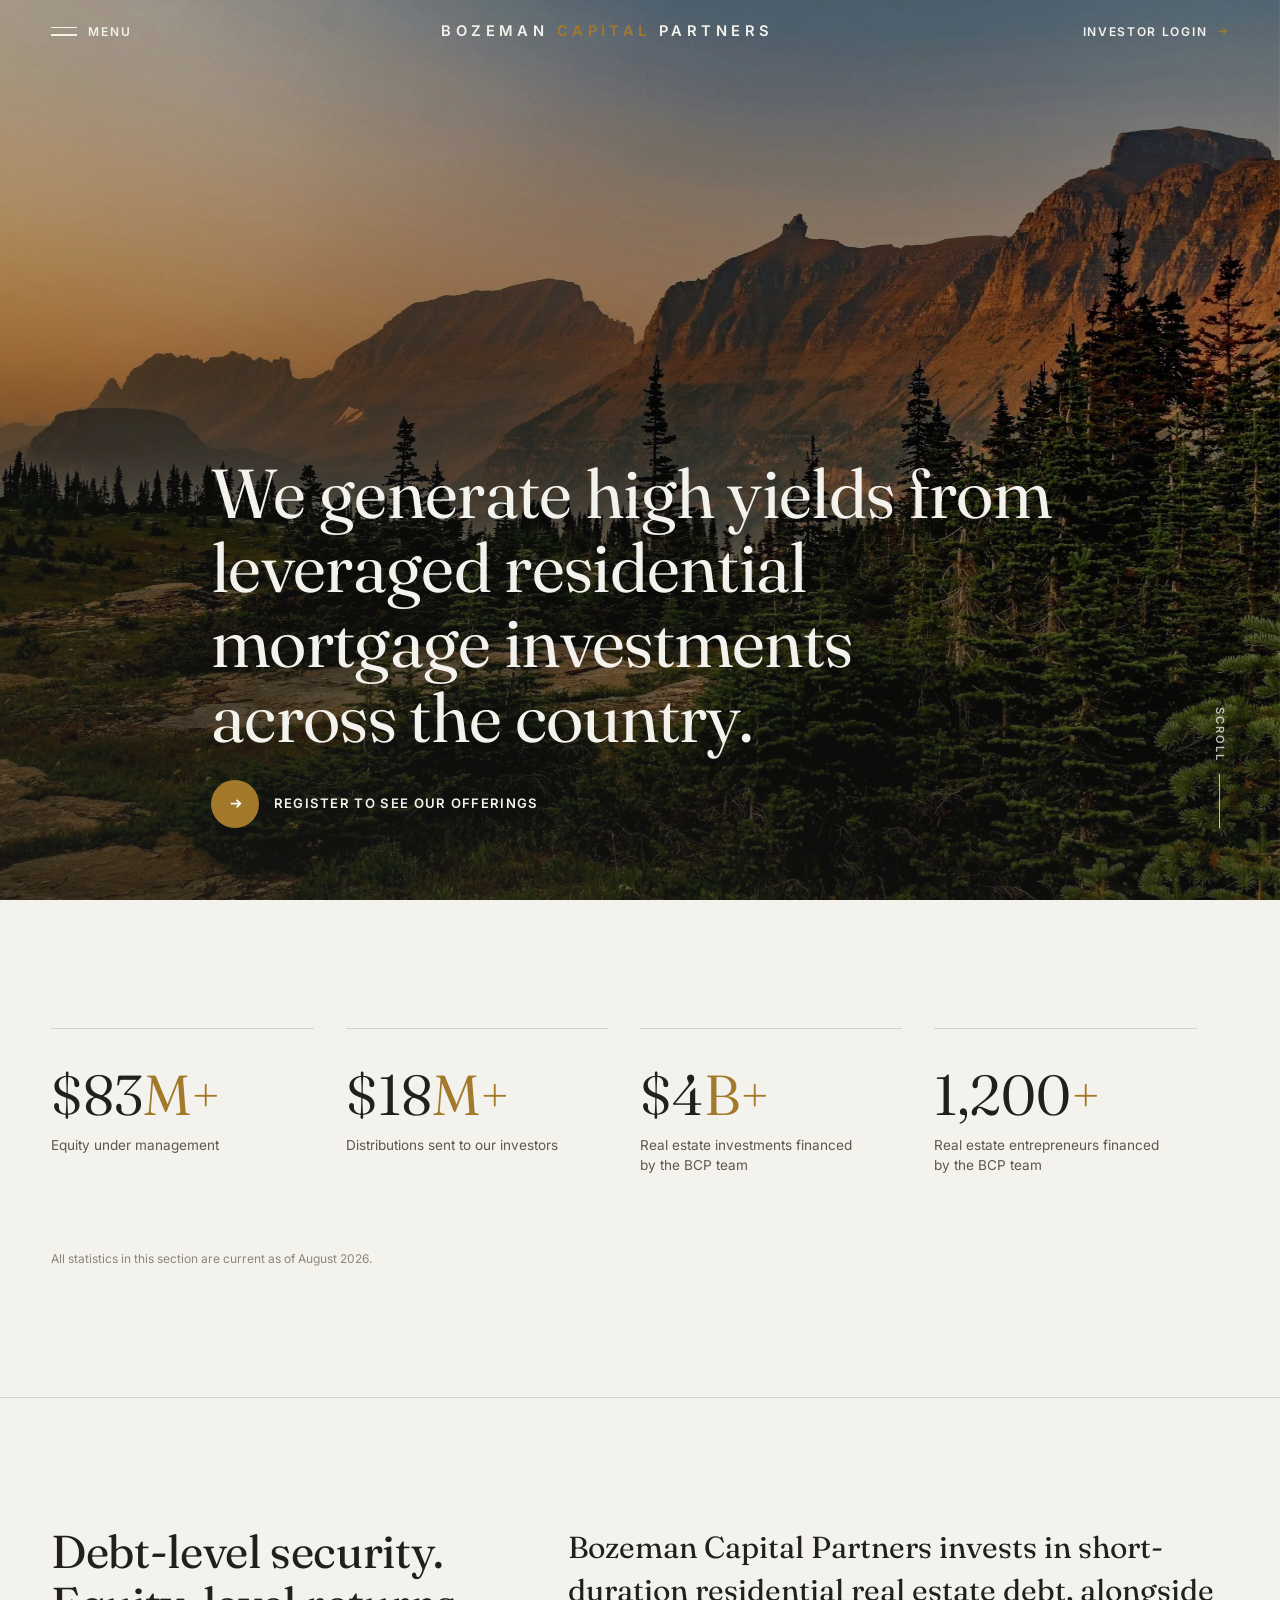
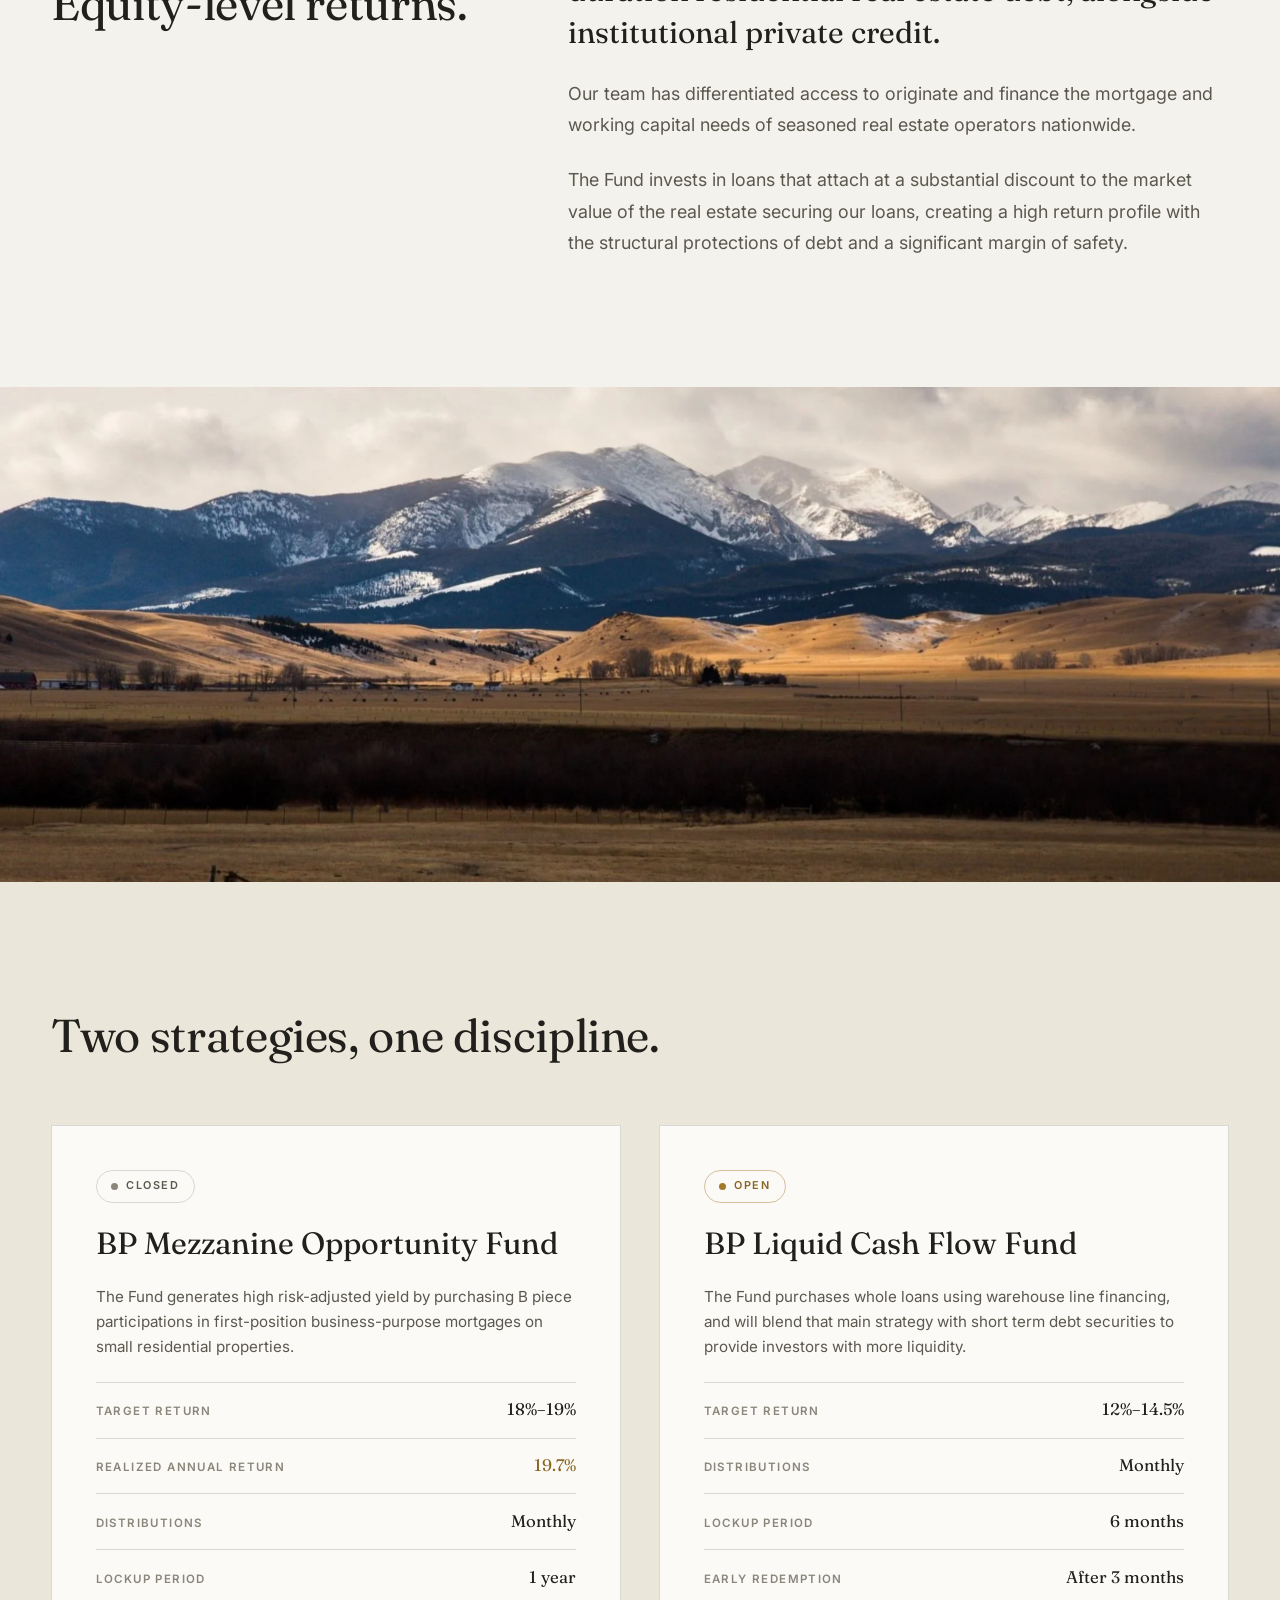
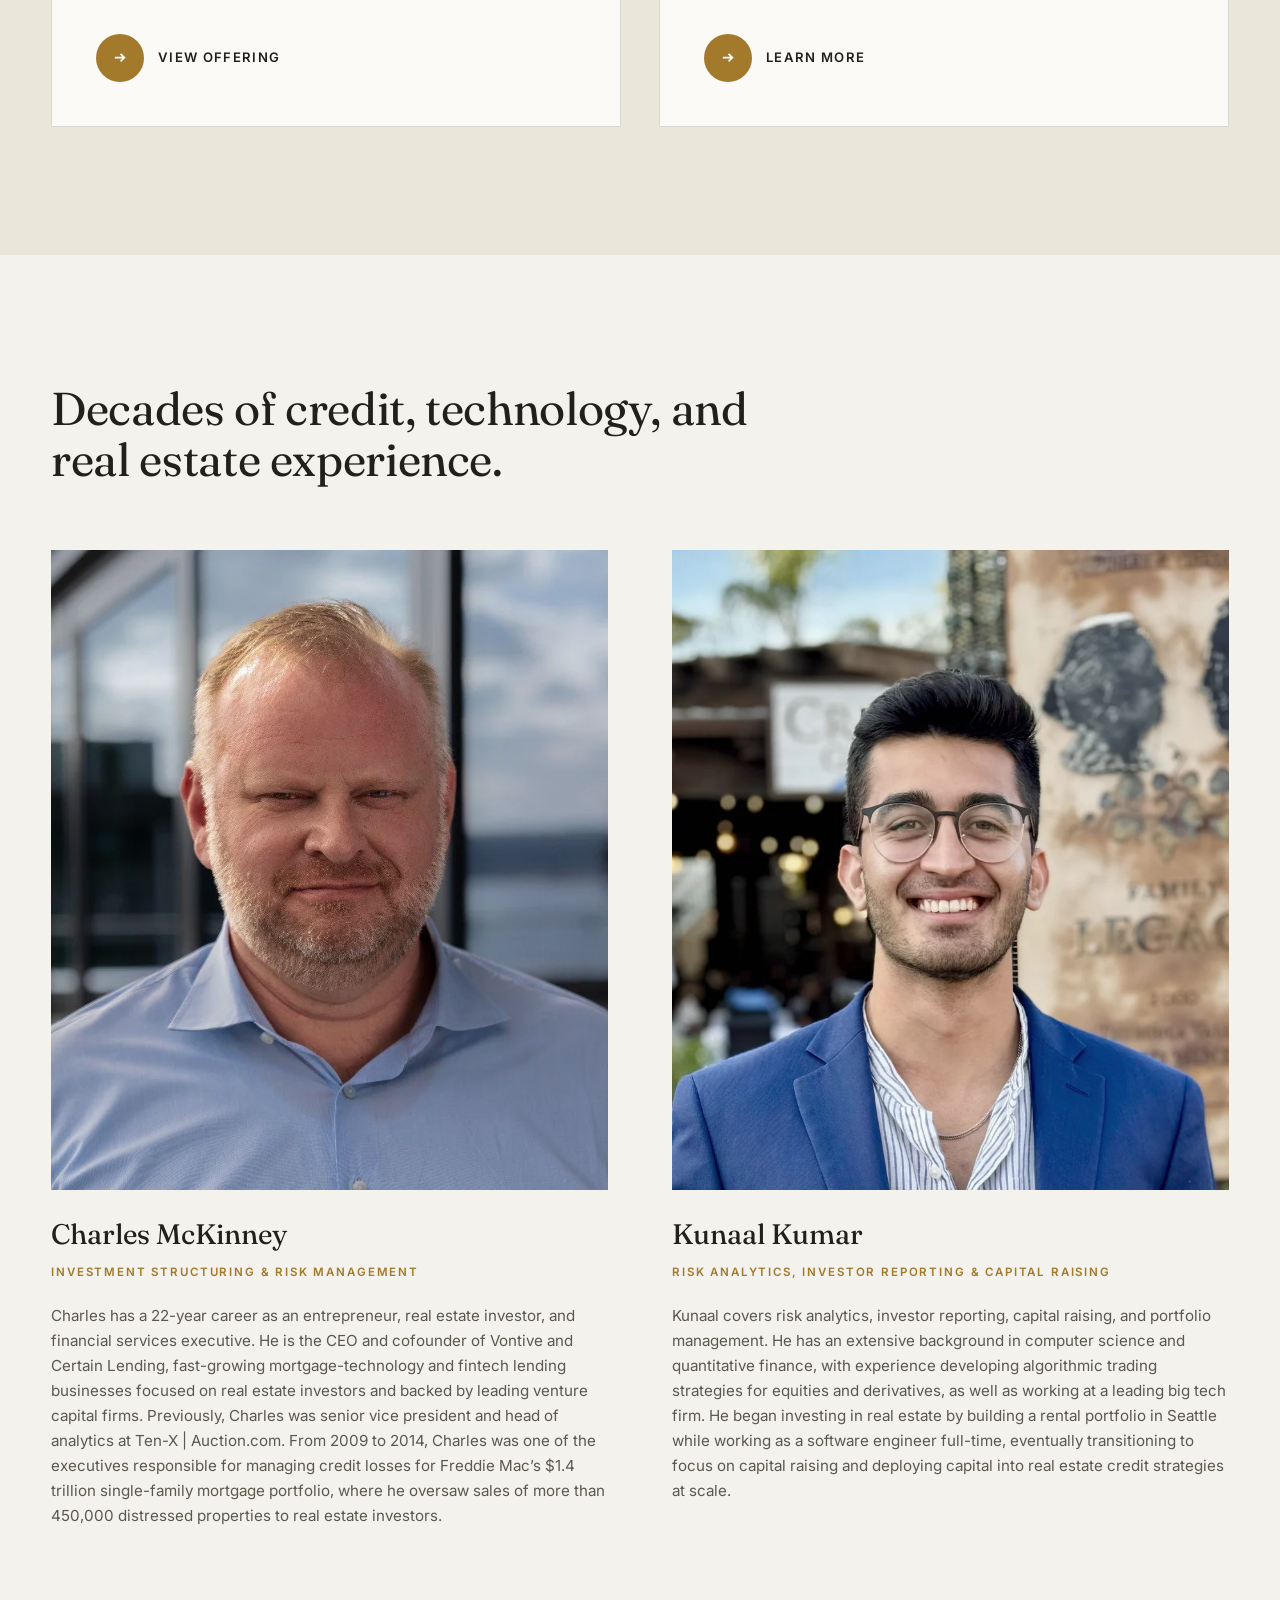
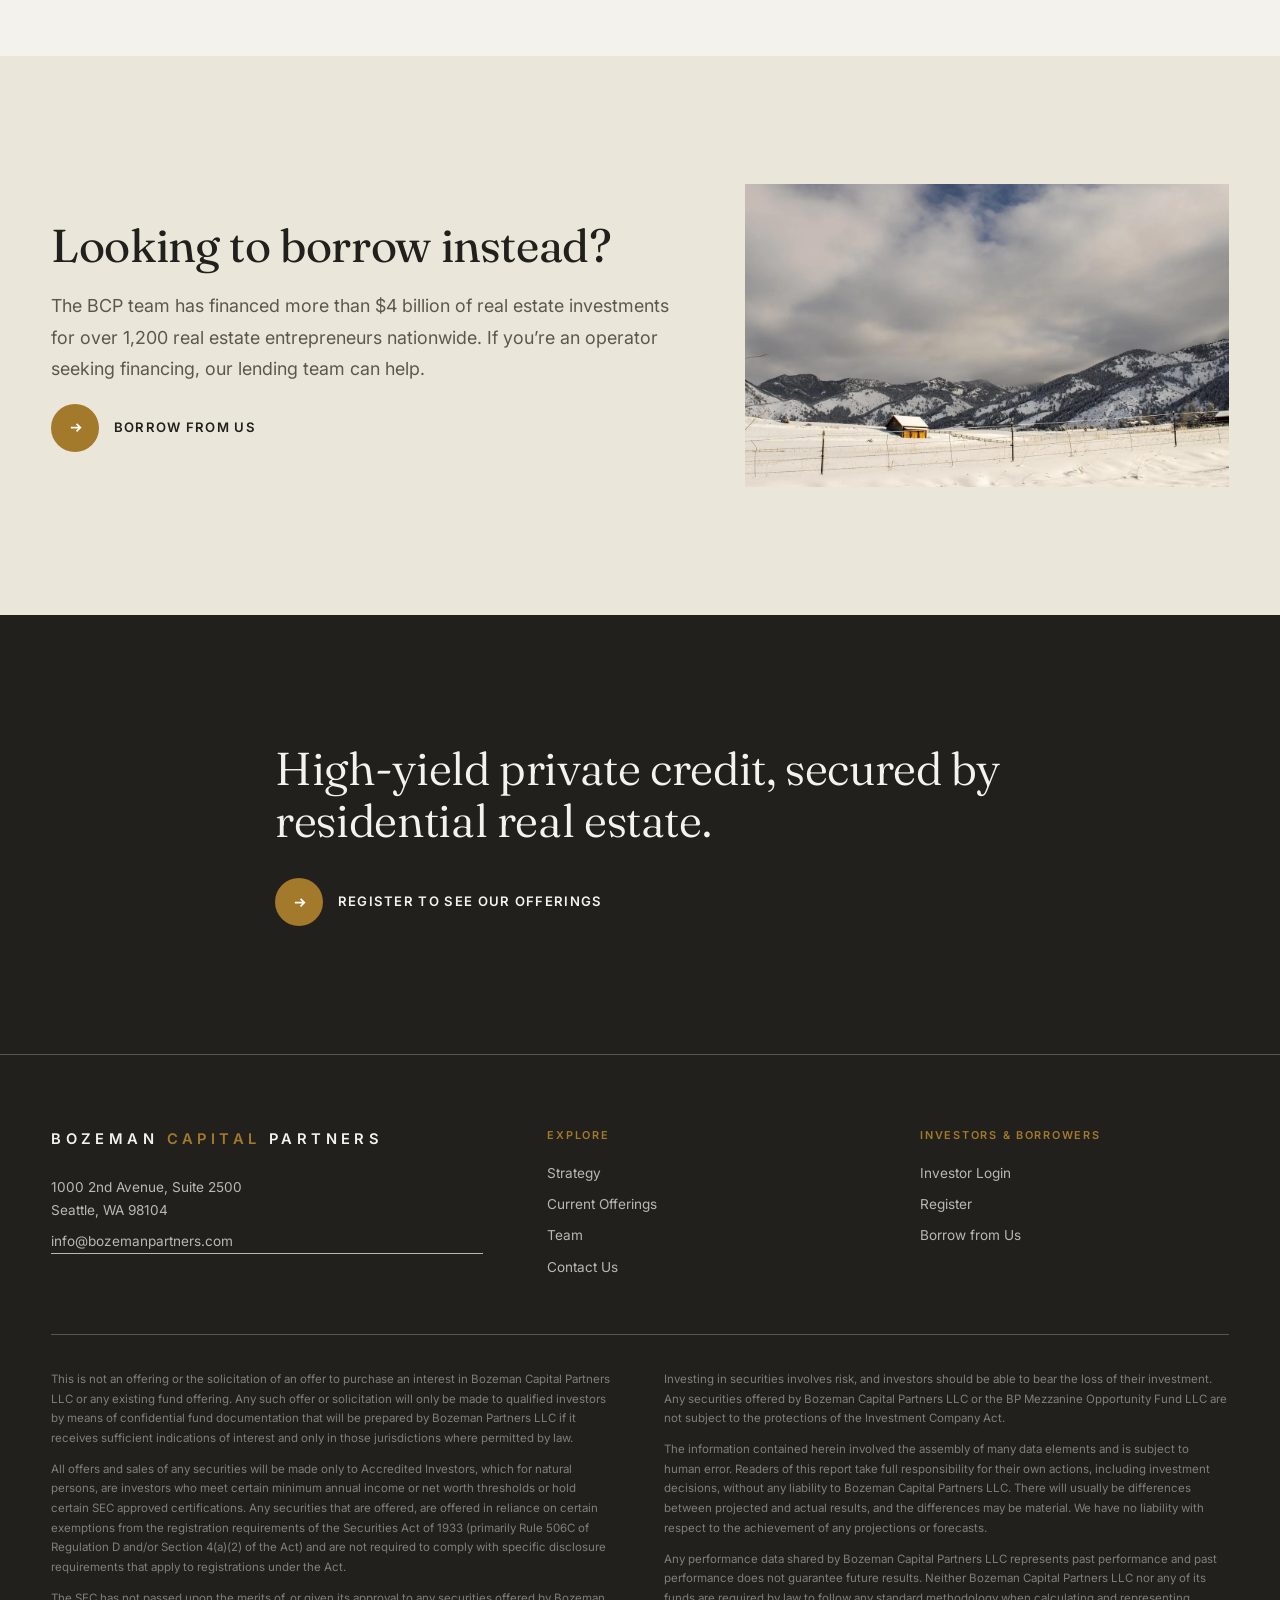
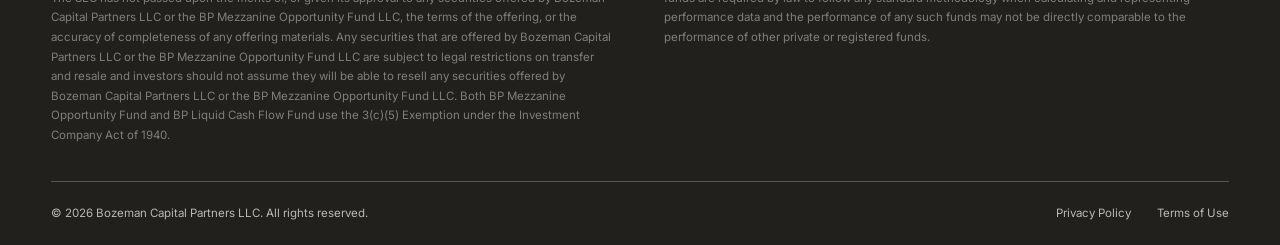
==== index.html @ ab53323a "Initial commit: static site redesign of bozemanpartners.com Editorial long-scroll design (cream/char" ====
<!DOCTYPE html>
<html lang="en">
<head>
  <meta charset="UTF-8">
  <meta name="viewport" content="width=device-width, initial-scale=1.0">
  <title>Bozeman Capital Partners — Private Real Estate Credit</title>
  <meta name="description" content="Bozeman Capital Partners generates high yields from leveraged residential mortgage investments across the country. Short-duration residential real estate debt alongside institutional private credit.">
  <link rel="icon" type="image/png" href="assets/img/favicon.png">
  <link rel="preconnect" href="https://fonts.googleapis.com">
  <link rel="preconnect" href="https://fonts.gstatic.com" crossorigin>
  <link href="https://fonts.googleapis.com/css2?family=Fraunces:ital,opsz,wght@0,9..144,300..600;1,9..144,300..600&family=Inter:wght@400;500;600&display=swap" rel="stylesheet">
  <link rel="stylesheet" href="assets/css/style.css">
  <noscript><style>.reveal{opacity:1;transform:none}</style></noscript>
</head>
<body>
  <a class="skip-link" href="#main">Skip to content</a>

  <!-- ======== Header ======== -->
  <header class="site-header">
    <div class="header-inner">
      <button class="menu-toggle" aria-expanded="false" aria-controls="menu-overlay" aria-label="Open menu">
        <span class="bars" aria-hidden="true"><span></span><span></span></span>
        <span class="menu-label">Menu</span>
      </button>
      <a class="brand" href="index.html">Bozeman <span class="brand-accent">Capital</span> Partners</a>
      <a class="header-cta" href="https://bozemanpartners.investnext.com/" target="_blank" rel="noopener">
        <span class="cta-label">Investor Login</span>
        <svg viewBox="0 0 16 16" fill="none" stroke-width="1.6" aria-hidden="true"><path d="M3 8h10M9 4l4 4-4 4"/></svg>
      </a>
    </div>
  </header>

  <!-- ======== Overlay menu ======== -->
  <nav class="menu-overlay" id="menu-overlay" aria-hidden="true" aria-label="Main navigation">
    <div class="container menu-inner">
      <ul class="menu-nav">
        <li><a href="#strategy"><span class="index">01</span>Strategy</a></li>
        <li><a href="#offerings"><span class="index">02</span>Current Offerings</a></li>
        <li><a href="#team"><span class="index">03</span>Team</a></li>
        <li><a href="https://www.fullstacklending.com/" target="_blank" rel="noopener"><span class="index">04</span>Borrow from Us</a></li>
        <li><a href="contact.html"><span class="index">05</span>Contact Us</a></li>
        <li><a href="https://bozemanpartners.investnext.com/" target="_blank" rel="noopener"><span class="index">06</span>Investor Login</a></li>
      </ul>
      <div class="menu-aside">
        <div>
          <p>Bozeman Capital Partners</p>
          <p>1000 2nd Avenue, Suite 2500<br>Seattle, WA 98104</p>
        </div>
        <a class="link-underline" href="mailto:info@bozemanpartners.com">info@bozemanpartners.com</a>
      </div>
    </div>
  </nav>

  <main id="main">

    <!-- ======== Hero ======== -->
    <section class="hero">
      <div class="hero-media">
        <img src="assets/img/hero-mountain.webp" alt="Mountain range at dusk" fetchpriority="high">
      </div>
      <div class="container hero-content">
        <h1 class="display-1 reveal is-visible reveal-delay-1">We generate high yields from leveraged residential mortgage investments across&nbsp;the&nbsp;country.</h1>
        <a class="btn-circle reveal is-visible reveal-delay-2" href="https://bozemanpartners.investnext.com/" target="_blank" rel="noopener">
          <span class="disc"><svg viewBox="0 0 16 16" fill="none" stroke-width="1.8" aria-hidden="true"><path d="M3 8h10M9 4l4 4-4 4"/></svg></span>
          Register to see our offerings
        </a>
      </div>
      <span class="hero-scroll-hint" aria-hidden="true">Scroll</span>
    </section>

    <!-- ======== Stats ======== -->
    <section class="section" id="stats" aria-label="Firm statistics">
      <div class="container">
        <div class="stats-grid">
          <div class="stat reveal">
            <span class="stat-value">$<span data-count="83">0</span><span class="unit">M+</span></span>
            <span class="stat-label">Equity under management</span>
          </div>
          <div class="stat reveal reveal-delay-1">
            <span class="stat-value">$<span data-count="18">0</span><span class="unit">M+</span></span>
            <span class="stat-label">Distributions sent to our investors</span>
          </div>
          <div class="stat reveal reveal-delay-2">
            <span class="stat-value">$<span data-count="4">0</span><span class="unit">B+</span></span>
            <span class="stat-label">Real estate investments financed by the BCP team</span>
          </div>
          <div class="stat reveal reveal-delay-3">
            <span class="stat-value"><span data-count="1200">0</span><span class="unit">+</span></span>
            <span class="stat-label">Real estate entrepreneurs financed by the BCP team</span>
          </div>
        </div>
        <p class="stats-footnote">All statistics in this section are current as of August 2026.</p>
      </div>
    </section>

    <!-- ======== Strategy ======== -->
    <section class="section rule-top" id="strategy">
      <div class="container strategy-grid">
        <div class="sticky-col reveal">
          <h2 class="display-2">Debt-level security. Equity-level returns.</h2>
        </div>
        <div class="strategy-copy">
          <p class="lead-line reveal">Bozeman Capital Partners invests in short-duration residential real estate debt, alongside institutional private credit.</p>
          <p class="lede reveal">Our team has differentiated access to originate and finance the mortgage and working capital needs of seasoned real estate operators nationwide.</p>
          <p class="lede reveal">The Fund invests in loans that attach at a substantial discount to the market value of the real estate securing our loans, creating a high return profile with the structural protections of debt and a significant margin of safety.</p>
        </div>
      </div>
    </section>

    <div class="image-band" aria-hidden="true">
      <img src="assets/img/field.webp" alt="">
    </div>

    <!-- ======== Offerings ======== -->
    <section class="section offerings" id="offerings">
      <div class="container">
        <div class="section-head reveal">
          <h2 class="display-2">Two strategies, one discipline.</h2>
        </div>
        <div class="offerings-grid">

          <article class="fund-card reveal">
            <span class="fund-status">Closed</span>
            <h3>BP Mezzanine Opportunity Fund</h3>
            <p class="fund-desc">The Fund generates high risk-adjusted yield by purchasing B piece participations in first-position business-purpose mortgages on small residential properties.</p>
            <dl class="fund-terms">
              <div><dt>Target Return</dt><dd>18%&ndash;19%</dd></div>
              <div><dt>Realized Annual Return</dt><dd><span class="highlight">19.7%</span></dd></div>
              <div><dt>Distributions</dt><dd>Monthly</dd></div>
              <div><dt>Lockup Period</dt><dd>1 year</dd></div>
            </dl>
            <a class="btn-circle" href="https://bozemanpartners.investnext.com/portal/offerings/1226/" target="_blank" rel="noopener">
              <span class="disc"><svg viewBox="0 0 16 16" fill="none" stroke-width="1.8" aria-hidden="true"><path d="M3 8h10M9 4l4 4-4 4"/></svg></span>
              View offering
            </a>
          </article>

          <article class="fund-card reveal reveal-delay-1">
            <span class="fund-status is-open">Open</span>
            <h3>BP Liquid Cash Flow Fund</h3>
            <p class="fund-desc">The Fund purchases whole loans using warehouse line financing, and will blend that main strategy with short term debt securities to provide investors with more liquidity.</p>
            <dl class="fund-terms">
              <div><dt>Target Return</dt><dd>12%&ndash;14.5%</dd></div>
              <div><dt>Distributions</dt><dd>Monthly</dd></div>
              <div><dt>Lockup Period</dt><dd>6 months</dd></div>
              <div><dt>Early Redemption</dt><dd>After 3 months</dd></div>
            </dl>
            <a class="btn-circle" href="https://bozemanpartners.investnext.com/portal/offerings/8177/" target="_blank" rel="noopener">
              <span class="disc"><svg viewBox="0 0 16 16" fill="none" stroke-width="1.8" aria-hidden="true"><path d="M3 8h10M9 4l4 4-4 4"/></svg></span>
              Learn more
            </a>
          </article>

        </div>
      </div>
    </section>

    <!-- ======== Team ======== -->
    <section class="section" id="team">
      <div class="container">
        <div class="section-head reveal">
          <h2 class="display-2">Decades of credit, technology, and real estate experience.</h2>
        </div>
        <div class="team-grid">

          <article class="person reveal">
            <figure><img src="assets/img/charles.webp" alt="Portrait of Charles McKinney" loading="lazy"></figure>
            <div>
              <h3 class="person-name">Charles McKinney</h3>
              <p class="person-role">Investment Structuring &amp; Risk Management</p>
            </div>
            <p class="person-bio">Charles has a 22-year career as an entrepreneur, real estate investor, and financial services executive. He is the CEO and cofounder of Vontive and Certain Lending, fast-growing mortgage-technology and fintech lending businesses focused on real estate investors and backed by leading venture capital firms. Previously, Charles was senior vice president and head of analytics at Ten-X&nbsp;|&nbsp;Auction.com. From 2009 to 2014, Charles was one of the executives responsible for managing credit losses for Freddie Mac&rsquo;s $1.4 trillion single-family mortgage portfolio, where he oversaw sales of more than 450,000 distressed properties to real estate investors.</p>
          </article>

          <article class="person reveal reveal-delay-1">
            <figure><img src="assets/img/kunaal.webp" alt="Portrait of Kunaal Kumar" loading="lazy"></figure>
            <div>
              <h3 class="person-name">Kunaal Kumar</h3>
              <p class="person-role">Risk Analytics, Investor Reporting &amp; Capital Raising</p>
            </div>
            <p class="person-bio">Kunaal covers risk analytics, investor reporting, capital raising, and portfolio management. He has an extensive background in computer science and quantitative finance, with experience developing algorithmic trading strategies for equities and derivatives, as well as working at a leading big tech firm. He began investing in real estate by building a rental portfolio in Seattle while working as a software engineer full-time, eventually transitioning to focus on capital raising and deploying capital into real estate credit strategies at scale.</p>
          </article>

        </div>
      </div>
    </section>

    <!-- ======== Borrow band ======== -->
    <section class="section borrow-band" id="borrow">
      <div class="container borrow-inner">
        <div class="copy">
          <h2 class="display-2 reveal">Looking to borrow instead?</h2>
          <p class="lede reveal">The BCP team has financed more than $4&nbsp;billion of real estate investments for over 1,200 real estate entrepreneurs nationwide. If you&rsquo;re an operator seeking financing, our lending team can help.</p>
          <a class="btn-circle reveal" href="https://www.fullstacklending.com/" target="_blank" rel="noopener">
            <span class="disc"><svg viewBox="0 0 16 16" fill="none" stroke-width="1.8" aria-hidden="true"><path d="M3 8h10M9 4l4 4-4 4"/></svg></span>
            Borrow from us
          </a>
        </div>
        <figure class="reveal reveal-delay-1"><img src="assets/img/fund-1.webp" alt="Residential neighborhood" loading="lazy"></figure>
      </div>
    </section>

    <!-- ======== Closing CTA ======== -->
    <section class="section cta-band" id="invest">
      <div class="container cta-inner">
        <h2 class="display-2 reveal">High-yield private credit, secured by residential real estate.</h2>
        <a class="btn-circle reveal" href="https://bozemanpartners.investnext.com/" target="_blank" rel="noopener">
          <span class="disc"><svg viewBox="0 0 16 16" fill="none" stroke-width="1.8" aria-hidden="true"><path d="M3 8h10M9 4l4 4-4 4"/></svg></span>
          Register to see our offerings
        </a>
      </div>
    </section>

  </main>

  <!-- ======== Footer ======== -->
  <footer class="site-footer" id="footer">
    <div class="container">
      <div class="footer-main">
        <div class="footer-col">
          <a class="brand" href="index.html">Bozeman <span class="brand-accent">Capital</span> Partners</a>
          <p style="margin-top:1rem;">1000 2nd Avenue, Suite 2500<br>Seattle, WA 98104</p>
          <a class="link-underline" href="mailto:info@bozemanpartners.com">info@bozemanpartners.com</a>
        </div>
        <div class="footer-col">
          <h4>Explore</h4>
          <a href="index.html#strategy">Strategy</a>
          <a href="index.html#offerings">Current Offerings</a>
          <a href="index.html#team">Team</a>
          <a href="contact.html">Contact Us</a>
        </div>
        <div class="footer-col">
          <h4>Investors &amp; Borrowers</h4>
          <a href="https://bozemanpartners.investnext.com/" target="_blank" rel="noopener">Investor Login</a>
          <a href="https://bozemanpartners.investnext.com/" target="_blank" rel="noopener">Register</a>
          <a href="https://www.fullstacklending.com/" target="_blank" rel="noopener">Borrow from Us</a>
        </div>
      </div>
      <div class="footer-disclaimer">
        <p>This is not an offering or the solicitation of an offer to purchase an interest in Bozeman Capital Partners LLC or any existing fund offering. Any such offer or solicitation will only be made to qualified investors by means of confidential fund documentation that will be prepared by Bozeman Partners LLC if it receives sufficient indications of interest and only in those jurisdictions where permitted by law.</p>
        <p>All offers and sales of any securities will be made only to Accredited Investors, which for natural persons, are investors who meet certain minimum annual income or net worth thresholds or hold certain SEC approved certifications. Any securities that are offered, are offered in reliance on certain exemptions from the registration requirements of the Securities Act of 1933 (primarily Rule 506C of Regulation D and/or Section 4(a)(2) of the Act) and are not required to comply with specific disclosure requirements that apply to registrations under the Act.</p>
        <p>The SEC has not passed upon the merits of, or given its approval to any securities offered by Bozeman Capital Partners LLC or the BP Mezzanine Opportunity Fund LLC, the terms of the offering, or the accuracy of completeness of any offering materials. Any securities that are offered by Bozeman Capital Partners LLC or the BP Mezzanine Opportunity Fund LLC are subject to legal restrictions on transfer and resale and investors should not assume they will be able to resell any securities offered by Bozeman Capital Partners LLC or the BP Mezzanine Opportunity Fund LLC. Both BP Mezzanine Opportunity Fund and BP Liquid Cash Flow Fund use the 3(c)(5) Exemption under the Investment Company Act of 1940.</p>
        <p>Investing in securities involves risk, and investors should be able to bear the loss of their investment. Any securities offered by Bozeman Capital Partners LLC or the BP Mezzanine Opportunity Fund LLC are not subject to the protections of the Investment Company Act.</p>
        <p>The information contained herein involved the assembly of many data elements and is subject to human error. Readers of this report take full responsibility for their own actions, including investment decisions, without any liability to Bozeman Capital Partners LLC. There will usually be differences between projected and actual results, and the differences may be material. We have no liability with respect to the achievement of any projections or forecasts.</p>
        <p>Any performance data shared by Bozeman Capital Partners LLC represents past performance and past performance does not guarantee future results. Neither Bozeman Capital Partners LLC nor any of its funds are required by law to follow any standard methodology when calculating and representing performance data and the performance of any such funds may not be directly comparable to the performance of other private or registered funds.</p>
      </div>
      <div class="footer-bottom">
        <p>&copy; <span data-year>2026</span> Bozeman Capital Partners LLC. All rights reserved.</p>
        <nav aria-label="Legal">
          <a href="privacy-policy.html">Privacy Policy</a>
          <a href="terms-of-use.html">Terms of Use</a>
        </nav>
      </div>
    </div>
  </footer>

  <script src="assets/js/main.js"></script>
</body>
</html>
---- assets/css/style.css ----
/* ============================================================
   Bozeman Capital Partners — editorial redesign
   Palette: warm cream / charcoal ink / ochre gold
   Type: Fraunces (display serif) + Inter (sans)
   ============================================================ */

:root {
  --cream: #f4f2ec;
  --cream-deep: #eae6da;
  --ink: #21201c;
  --ink-soft: #5b584e;
  --ink-faint: #8a867a;
  --gold: #a3792c;
  --gold-deep: #8a6522;
  --paper: #fbfaf7;
  --hairline: rgba(33, 32, 28, 0.16);
  --hairline-light: rgba(244, 242, 236, 0.25);

  --font-serif: "Fraunces", "Georgia", serif;
  --font-sans: "Inter", "Helvetica Neue", Arial, sans-serif;

  --gutter: clamp(1.25rem, 4vw, 4rem);
  --section-y: clamp(4.5rem, 10vw, 8.5rem);
  --ease-out: cubic-bezier(0.22, 1, 0.36, 1);
}

*,
*::before,
*::after {
  box-sizing: border-box;
  margin: 0;
  padding: 0;
}

html {
  scroll-behavior: smooth;
}

body {
  font-family: var(--font-sans);
  font-size: 1rem;
  line-height: 1.65;
  color: var(--ink);
  background: var(--cream);
  -webkit-font-smoothing: antialiased;
  text-rendering: optimizeLegibility;
}

img {
  max-width: 100%;
  display: block;
}

a {
  color: inherit;
  text-decoration: none;
}

::selection {
  background: var(--gold);
  color: var(--cream);
}

/* ---------- typography helpers ---------- */

.display-1 {
  font-family: var(--font-serif);
  font-weight: 380;
  font-size: clamp(2.4rem, 5.4vw, 4.6rem);
  line-height: 1.08;
  letter-spacing: -0.01em;
}

.display-2 {
  font-family: var(--font-serif);
  font-weight: 400;
  font-size: clamp(1.9rem, 3.6vw, 3.1rem);
  line-height: 1.12;
  letter-spacing: -0.008em;
}

.display-3 {
  font-family: var(--font-serif);
  font-weight: 430;
  font-size: clamp(1.4rem, 2.2vw, 1.9rem);
  line-height: 1.2;
}

.lede {
  font-size: clamp(1.02rem, 1.4vw, 1.18rem);
  line-height: 1.75;
  color: var(--ink-soft);
}

/* ---------- layout ---------- */

.container {
  width: 100%;
  max-width: 82rem;
  margin-inline: auto;
  padding-inline: var(--gutter);
}

.section {
  padding-block: var(--section-y);
}

.section-head {
  display: grid;
  gap: 1.1rem;
  max-width: 46rem;
  margin-bottom: clamp(2.5rem, 5vw, 4rem);
}

.rule-top {
  border-top: 1px solid var(--hairline);
}

/* ---------- signature circle button ---------- */

.btn-circle {
  display: inline-flex;
  align-items: center;
  gap: 0.9rem;
  font-family: var(--font-sans);
  font-size: 0.82rem;
  font-weight: 600;
  letter-spacing: 0.1em;
  text-transform: uppercase;
  color: inherit;
}

.btn-circle .disc {
  flex: none;
  width: 3rem;
  height: 3rem;
  border-radius: 50%;
  background: var(--gold);
  display: grid;
  place-items: center;
  transition: background 0.35s var(--ease-out), transform 0.35s var(--ease-out);
}

.btn-circle .disc svg {
  width: 0.95rem;
  height: 0.95rem;
  stroke: #fdfcf8;
  transition: transform 0.35s var(--ease-out);
}

.btn-circle:hover .disc {
  background: var(--gold-deep);
  transform: scale(1.07);
}

.btn-circle:hover .disc svg {
  transform: translateX(3px);
}

/* solid pill button (forms) */
.btn-pill {
  display: inline-block;
  border: 0;
  cursor: pointer;
  font-family: var(--font-sans);
  font-size: 0.82rem;
  font-weight: 600;
  letter-spacing: 0.1em;
  text-transform: uppercase;
  color: #fdfcf8;
  background: var(--gold);
  padding: 1.05rem 2.4rem;
  border-radius: 999px;
  transition: background 0.3s var(--ease-out);
}

.btn-pill:hover {
  background: var(--gold-deep);
}

/* text link with underline reveal */
.link-underline {
  position: relative;
  padding-bottom: 2px;
  background-image: linear-gradient(currentColor, currentColor);
  background-size: 100% 1px;
  background-position: 0 100%;
  background-repeat: no-repeat;
  transition: background-size 0.35s var(--ease-out);
}

.link-underline:hover {
  background-size: 30% 1px;
}

/* ============================================================
   Header
   ============================================================ */

.site-header {
  position: fixed;
  inset: 0 0 auto 0;
  z-index: 60;
  transition: background 0.4s var(--ease-out), color 0.4s var(--ease-out),
    box-shadow 0.4s var(--ease-out);
  color: var(--cream);
}

.site-header .header-inner {
  display: flex;
  align-items: center;
  justify-content: space-between;
  gap: 1rem;
  padding: 1.1rem var(--gutter);
}

.site-header.is-solid,
body.header-solid .site-header {
  background: var(--cream);
  color: var(--ink);
  box-shadow: 0 1px 0 var(--hairline);
}

.brand {
  font-family: var(--font-sans);
  font-size: clamp(0.78rem, 1.4vw, 0.92rem);
  font-weight: 600;
  letter-spacing: 0.3em;
  text-transform: uppercase;
  white-space: nowrap;
}

.brand .brand-accent {
  color: var(--gold);
}

/* hamburger */
.menu-toggle {
  appearance: none;
  background: none;
  border: 0;
  cursor: pointer;
  color: inherit;
  display: inline-flex;
  align-items: center;
  gap: 0.7rem;
  font-family: var(--font-sans);
  font-size: 0.75rem;
  font-weight: 600;
  letter-spacing: 0.16em;
  text-transform: uppercase;
  padding: 0.4rem 0;
}

.menu-toggle .bars {
  display: inline-flex;
  flex-direction: column;
  gap: 6px;
  width: 26px;
}

.menu-toggle .bars span {
  height: 1.5px;
  background: currentColor;
  transition: transform 0.35s var(--ease-out), opacity 0.3s;
}

body.menu-open .menu-toggle .bars span:first-child {
  transform: translateY(3.75px) rotate(45deg);
}

body.menu-open .menu-toggle .bars span:last-child {
  transform: translateY(-3.75px) rotate(-45deg);
}

.header-cta {
  display: inline-flex;
  align-items: center;
  gap: 0.55rem;
  font-size: 0.75rem;
  font-weight: 600;
  letter-spacing: 0.14em;
  text-transform: uppercase;
}

.header-cta svg {
  width: 0.8rem;
  height: 0.8rem;
  stroke: var(--gold);
}

@media (max-width: 640px) {
  .header-cta .cta-label,
  .menu-toggle .menu-label {
    display: none;
  }

  .brand {
    font-size: 0.62rem;
    letter-spacing: 0.18em;
  }
}

body {
  overflow-x: hidden;
}

/* ============================================================
   Overlay menu
   ============================================================ */

.menu-overlay {
  position: fixed;
  inset: 0;
  z-index: 50;
  background: var(--ink);
  color: var(--cream);
  display: flex;
  align-items: center;
  visibility: hidden;
  opacity: 0;
  transition: opacity 0.5s var(--ease-out), visibility 0s linear 0.5s;
}

body.menu-open .menu-overlay {
  visibility: visible;
  opacity: 1;
  transition-delay: 0s;
}

body.menu-open {
  overflow: hidden;
}

body.menu-open .site-header {
  background: transparent;
  color: var(--cream);
  box-shadow: none;
}

.menu-overlay .menu-inner {
  width: 100%;
  display: grid;
  grid-template-columns: 1.4fr 1fr;
  gap: 3rem;
  align-items: end;
  padding-block: 7rem 4rem;
}

.menu-nav {
  list-style: none;
  display: grid;
  gap: 0.4rem;
}

.menu-nav a {
  font-family: var(--font-serif);
  font-weight: 350;
  font-size: clamp(2rem, 5vw, 3.4rem);
  line-height: 1.22;
  display: inline-flex;
  align-items: baseline;
  gap: 1rem;
  opacity: 0;
  transform: translateY(24px);
  transition: color 0.3s;
}

body.menu-open .menu-nav a {
  opacity: 1;
  transform: none;
  transition: opacity 0.6s var(--ease-out), transform 0.6s var(--ease-out),
    color 0.3s;
}

.menu-nav li:nth-child(1) a { transition-delay: 0.1s; }
.menu-nav li:nth-child(2) a { transition-delay: 0.16s; }
.menu-nav li:nth-child(3) a { transition-delay: 0.22s; }
.menu-nav li:nth-child(4) a { transition-delay: 0.28s; }
.menu-nav li:nth-child(5) a { transition-delay: 0.34s; }
.menu-nav li:nth-child(6) a { transition-delay: 0.4s; }

.menu-nav a:hover {
  color: var(--gold);
}

.menu-nav .index {
  font-family: var(--font-sans);
  font-size: 0.7rem;
  font-weight: 600;
  letter-spacing: 0.14em;
  color: var(--gold);
}

.menu-aside {
  display: grid;
  gap: 1.6rem;
  font-size: 0.9rem;
  color: rgba(244, 242, 236, 0.7);
  opacity: 0;
  transform: translateY(16px);
}

body.menu-open .menu-aside {
  opacity: 1;
  transform: none;
  transition: opacity 0.7s var(--ease-out) 0.45s, transform 0.7s var(--ease-out) 0.45s;
}

.menu-aside a {
  color: var(--cream);
}

@media (max-width: 800px) {
  .menu-overlay .menu-inner {
    grid-template-columns: 1fr;
    align-content: center;
    align-items: start;
    gap: 3rem;
    padding-block: 6.5rem 3rem;
    overflow-y: auto;
    max-height: 100vh;
  }
}

/* ============================================================
   Hero
   ============================================================ */

.hero {
  --hero-progress: 0;
  position: relative;
  min-height: 100svh;
  display: flex;
  align-items: flex-end;
  color: var(--cream);
  isolation: isolate;
  overflow: hidden;
  /* Aegis-style shrink: full-bleed at top, tucks into an inset rounded
     frame as the user scrolls (driven by --hero-progress from JS).
     Fully shrunk, the edges align with the content column (container
     width minus its gutters). */
  width: calc(
    (1 - var(--hero-progress)) * 100% +
    var(--hero-progress) * min(100% - 2 * var(--gutter), 74rem)
  );
  margin-inline: auto;
  border-radius: calc(var(--hero-progress) * 1.75rem);
  transition: width 50ms linear, border-radius 50ms linear;
  will-change: width, border-radius;
}

.hero-media {
  position: absolute;
  inset: 0;
  z-index: -2;
}

.hero-media img {
  width: 100%;
  height: 100%;
  object-fit: cover;
  transform: scale(1.06);
  animation: hero-settle 2.4s var(--ease-out) forwards;
}

@keyframes hero-settle {
  to { transform: scale(1); }
}

.hero::after {
  content: "";
  position: absolute;
  inset: 0;
  z-index: -1;
  background: linear-gradient(
    200deg,
    rgba(33, 32, 28, 0.05) 30%,
    rgba(33, 32, 28, 0.62) 100%
  );
}

.hero-content {
  width: 100%;
  padding-block: clamp(5.5rem, 12vh, 8rem) clamp(3rem, 8vh, 5.5rem);
  display: grid;
  gap: 1.6rem;
  max-width: 60rem;
}

.hero-scroll-hint {
  position: absolute;
  right: var(--gutter);
  bottom: clamp(3rem, 8vh, 5.5rem);
  font-size: 0.7rem;
  font-weight: 600;
  letter-spacing: 0.18em;
  text-transform: uppercase;
  opacity: 0.75;
  writing-mode: vertical-rl;
  display: flex;
  align-items: center;
  gap: 0.7rem;
}

.hero-scroll-hint::after {
  content: "";
  width: 1px;
  height: 3.4rem;
  background: currentColor;
  animation: scroll-pulse 2.2s ease-in-out infinite;
}

@keyframes scroll-pulse {
  0%, 100% { transform: scaleY(0.35); transform-origin: top; opacity: 0.4; }
  50% { transform: scaleY(1); opacity: 1; }
}

@media (max-width: 700px) {
  .hero-scroll-hint { display: none; }
}

/* ============================================================
   Stats
   ============================================================ */

.stats-grid {
  display: grid;
  grid-template-columns: repeat(4, 1fr);
}

.stat {
  padding: 2.4rem 2rem 2.4rem 0;
  margin-right: 2rem;
  border-top: 1px solid var(--hairline);
  display: grid;
  align-content: start;
  gap: 0.7rem;
}

.stat-value {
  font-family: var(--font-serif);
  font-weight: 350;
  font-size: clamp(2.4rem, 4.4vw, 3.9rem);
  line-height: 1;
  color: var(--ink);
  font-variant-numeric: tabular-nums;
}

.stat-value .unit {
  color: var(--gold);
}

.stat-label {
  font-size: 0.85rem;
  line-height: 1.5;
  color: var(--ink-soft);
  max-width: 15rem;
}

.stats-footnote {
  margin-top: 2.2rem;
  font-size: 0.75rem;
  color: var(--ink-faint);
}

@media (max-width: 900px) {
  .stats-grid { grid-template-columns: repeat(2, 1fr); }
}

@media (max-width: 480px) {
  .stats-grid { grid-template-columns: 1fr; }
  .stat { padding-block: 1.8rem; margin-right: 0; }
}

/* ============================================================
   Strategy
   ============================================================ */

.strategy-grid {
  display: grid;
  grid-template-columns: minmax(16rem, 1fr) 1.5fr;
  gap: clamp(2.5rem, 6vw, 6rem);
  align-items: start;
}

.strategy-grid .sticky-col {
  position: sticky;
  top: 7rem;
  display: grid;
  gap: 1.1rem;
}

.strategy-copy {
  display: grid;
  gap: 1.5rem;
}

.strategy-copy .lead-line {
  font-family: var(--font-serif);
  font-weight: 400;
  font-size: clamp(1.35rem, 2.4vw, 1.9rem);
  line-height: 1.4;
  color: var(--ink);
}

@media (max-width: 800px) {
  .strategy-grid { grid-template-columns: 1fr; }
  .strategy-grid .sticky-col { position: static; }
}

/* full-bleed banded image */
.image-band {
  position: relative;
  height: clamp(20rem, 55vh, 34rem);
  overflow: hidden;
}

.image-band img {
  position: relative;
  top: -10%;
  width: 100%;
  height: 120%;
  object-fit: cover;
  will-change: transform;
}

/* ============================================================
   Offerings
   ============================================================ */

.offerings {
  background: var(--cream-deep);
}

.offerings-grid {
  display: grid;
  grid-template-columns: 1fr 1fr;
  gap: clamp(1.5rem, 3vw, 2.5rem);
}

.fund-card {
  background: var(--paper);
  border: 1px solid var(--hairline);
  padding: clamp(1.8rem, 3.4vw, 3rem);
  display: flex;
  flex-direction: column;
  gap: 1.4rem;
}

.fund-card .fund-status {
  display: inline-flex;
  align-self: flex-start;
  align-items: center;
  gap: 0.5rem;
  font-size: 0.68rem;
  font-weight: 600;
  letter-spacing: 0.14em;
  text-transform: uppercase;
  padding: 0.42rem 0.9rem;
  border-radius: 999px;
  border: 1px solid var(--hairline);
  color: var(--ink-soft);
}

.fund-card .fund-status::before {
  content: "";
  width: 7px;
  height: 7px;
  border-radius: 50%;
  background: var(--ink-faint);
}

.fund-card .fund-status.is-open {
  border-color: rgba(163, 121, 44, 0.45);
  color: var(--gold-deep);
}

.fund-card .fund-status.is-open::before {
  background: var(--gold);
}

.fund-card h3 {
  font-family: var(--font-serif);
  font-weight: 420;
  font-size: clamp(1.5rem, 2.4vw, 2rem);
  line-height: 1.18;
}

.fund-card .fund-desc {
  color: var(--ink-soft);
  font-size: 0.95rem;
}

.fund-terms {
  display: grid;
  margin-top: auto;
}

.fund-terms > div {
  display: flex;
  justify-content: space-between;
  align-items: baseline;
  gap: 1.5rem;
  padding-block: 0.85rem;
  border-top: 1px solid var(--hairline);
}

.fund-terms dt {
  font-size: 0.72rem;
  font-weight: 600;
  letter-spacing: 0.12em;
  text-transform: uppercase;
  color: var(--ink-faint);
}

.fund-terms dd {
  font-family: var(--font-serif);
  font-size: 1.05rem;
  text-align: right;
}

.fund-terms dd .highlight {
  color: var(--gold-deep);
}

.fund-card .btn-circle {
  margin-top: 0.4rem;
}

@media (max-width: 860px) {
  .offerings-grid { grid-template-columns: 1fr; }
}

/* ============================================================
   Team
   ============================================================ */

.team-grid {
  display: grid;
  grid-template-columns: 1fr 1fr;
  gap: clamp(2rem, 5vw, 4.5rem);
}

.person {
  display: grid;
  gap: 1.3rem;
  align-content: start;
}

.person figure {
  overflow: hidden;
  aspect-ratio: 4 / 4.6;
}

.person img {
  width: 100%;
  height: 100%;
  object-fit: cover;
  filter: saturate(0.88);
  transition: transform 0.8s var(--ease-out);
}

.person:hover img {
  transform: scale(1.035);
}

.person .person-name {
  font-family: var(--font-serif);
  font-weight: 430;
  font-size: clamp(1.4rem, 2.2vw, 1.8rem);
}

.person .person-role {
  font-size: 0.72rem;
  font-weight: 600;
  letter-spacing: 0.16em;
  text-transform: uppercase;
  color: var(--gold);
  margin-top: 0.35rem;
}

.person .person-bio {
  color: var(--ink-soft);
  font-size: 0.95rem;
}

@media (max-width: 760px) {
  .team-grid { grid-template-columns: 1fr; }
}

/* ============================================================
   Borrow band
   ============================================================ */

.borrow-band {
  background: var(--cream-deep);
}

.borrow-inner {
  display: grid;
  grid-template-columns: 1.3fr 1fr;
  gap: clamp(2rem, 5vw, 5rem);
  align-items: center;
}

.borrow-inner .copy {
  display: grid;
  gap: 1.2rem;
  justify-items: start;
}

.borrow-inner figure {
  overflow: hidden;
  aspect-ratio: 16 / 10;
}

.borrow-inner img {
  width: 100%;
  height: 100%;
  object-fit: cover;
}

@media (max-width: 800px) {
  .borrow-inner { grid-template-columns: 1fr; }
  .borrow-inner figure { order: -1; }
}

/* ============================================================
   Closing CTA
   ============================================================ */

.cta-band {
  background: var(--ink);
  color: var(--cream);
}

.cta-band .cta-inner {
  display: grid;
  gap: 2rem;
  justify-items: start;
  max-width: 52rem;
}

.cta-band .display-2 {
  font-weight: 340;
}

/* ============================================================
   Footer
   ============================================================ */

.site-footer {
  background: var(--ink);
  color: rgba(244, 242, 236, 0.72);
  font-size: 0.85rem;
  border-top: 1px solid var(--hairline-light);
}

.footer-main {
  display: grid;
  grid-template-columns: 1.4fr 1fr 1fr;
  gap: clamp(2rem, 5vw, 4rem);
  padding-block: clamp(3rem, 6vw, 4.5rem) clamp(2.5rem, 5vw, 3.5rem);
}

.footer-main .brand {
  color: var(--cream);
}

.footer-col {
  display: grid;
  gap: 0.55rem;
  align-content: start;
}

.footer-col h4 {
  font-size: 0.68rem;
  font-weight: 600;
  letter-spacing: 0.16em;
  text-transform: uppercase;
  color: var(--gold);
  margin-bottom: 0.5rem;
}

.footer-col a:hover {
  color: var(--cream);
}

.footer-disclaimer {
  border-top: 1px solid var(--hairline-light);
  padding-block: 2.2rem;
  columns: 2;
  column-gap: 3rem;
  font-size: 0.72rem;
  line-height: 1.7;
  color: rgba(244, 242, 236, 0.45);
}

.footer-disclaimer p {
  margin-bottom: 1em;
  break-inside: avoid;
}

.footer-bottom {
  border-top: 1px solid var(--hairline-light);
  padding-block: 1.4rem;
  display: flex;
  flex-wrap: wrap;
  gap: 1rem 2rem;
  justify-content: space-between;
  font-size: 0.72rem;
}

.footer-bottom nav {
  display: flex;
  gap: 1.6rem;
}

.footer-bottom a:hover {
  color: var(--cream);
}

@media (max-width: 800px) {
  .footer-main { grid-template-columns: 1fr; }
  .footer-disclaimer { columns: 1; }
}

/* ============================================================
   Subpages (contact / legal)
   ============================================================ */

.page-hero {
  padding-top: clamp(8rem, 16vh, 11rem);
  padding-bottom: clamp(2.5rem, 5vw, 4rem);
}

.page-hero .section-head {
  margin-bottom: 0;
}

.contact-grid {
  display: grid;
  grid-template-columns: 1fr 1.2fr;
  gap: clamp(2.5rem, 6vw, 6rem);
  align-items: start;
}

.contact-details {
  display: grid;
  gap: 2rem;
  align-content: start;
}

.contact-details .detail h4 {
  font-size: 0.68rem;
  font-weight: 600;
  letter-spacing: 0.16em;
  text-transform: uppercase;
  color: var(--gold);
  margin-bottom: 0.4rem;
}

.contact-details .detail p,
.contact-details .detail a {
  font-family: var(--font-serif);
  font-size: 1.15rem;
  line-height: 1.5;
}

.contact-form {
  display: grid;
  gap: 1.4rem;
  background: var(--paper);
  border: 1px solid var(--hairline);
  padding: clamp(1.8rem, 3.4vw, 3rem);
}

.field {
  display: grid;
  gap: 0.45rem;
}

.field label {
  font-size: 0.72rem;
  font-weight: 600;
  letter-spacing: 0.12em;
  text-transform: uppercase;
  color: var(--ink-soft);
}

.field input,
.field textarea,
.field select {
  font-family: var(--font-sans);
  font-size: 0.95rem;
  color: var(--ink);
  background: transparent;
  border: 0;
  border-bottom: 1px solid var(--hairline);
  padding: 0.65rem 0;
  border-radius: 0;
  outline: none;
  transition: border-color 0.3s;
}

.field input:focus,
.field textarea:focus,
.field select:focus {
  border-bottom-color: var(--gold);
}

.field textarea {
  resize: vertical;
  min-height: 7rem;
}

.form-row {
  display: grid;
  grid-template-columns: 1fr 1fr;
  gap: 1.4rem;
}

.form-note {
  font-size: 0.75rem;
  color: var(--ink-faint);
}

@media (max-width: 800px) {
  .contact-grid { grid-template-columns: 1fr; }
  .form-row { grid-template-columns: 1fr; }
}

/* legal prose */
.prose {
  max-width: 46rem;
  display: grid;
  gap: 1.1rem;
  color: var(--ink-soft);
  font-size: 0.95rem;
}

.prose h2 {
  font-family: var(--font-serif);
  font-weight: 430;
  font-size: 1.45rem;
  color: var(--ink);
  margin-top: 1.6rem;
}

.prose ul {
  padding-left: 1.2rem;
  display: grid;
  gap: 0.4rem;
}

.prose a {
  color: var(--gold-deep);
  text-decoration: underline;
  text-underline-offset: 3px;
}

/* ============================================================
   Reveal animations
   ============================================================ */

.reveal {
  opacity: 0;
  transform: translateY(28px);
  transition: opacity 0.9s var(--ease-out), transform 0.9s var(--ease-out);
}

.reveal.is-visible {
  opacity: 1;
  transform: none;
}

.reveal-delay-1 { transition-delay: 0.12s; }
.reveal-delay-2 { transition-delay: 0.24s; }
.reveal-delay-3 { transition-delay: 0.36s; }

@media (prefers-reduced-motion: reduce) {
  html { scroll-behavior: auto; }
  .reveal {
    opacity: 1;
    transform: none;
    transition: none;
  }
  .hero-media img { animation: none; transform: none; }
  .hero { width: 100%; border-radius: 0; transition: none; }
  .hero-scroll-hint::after { animation: none; }
  .image-band img { height: 100%; top: 0; transform: none !important; }
}

/* skip link */
.skip-link {
  position: absolute;
  left: -9999px;
  top: 0;
  z-index: 100;
  background: var(--ink);
  color: var(--cream);
  padding: 0.8rem 1.2rem;
}

.skip-link:focus {
  left: 0;
}
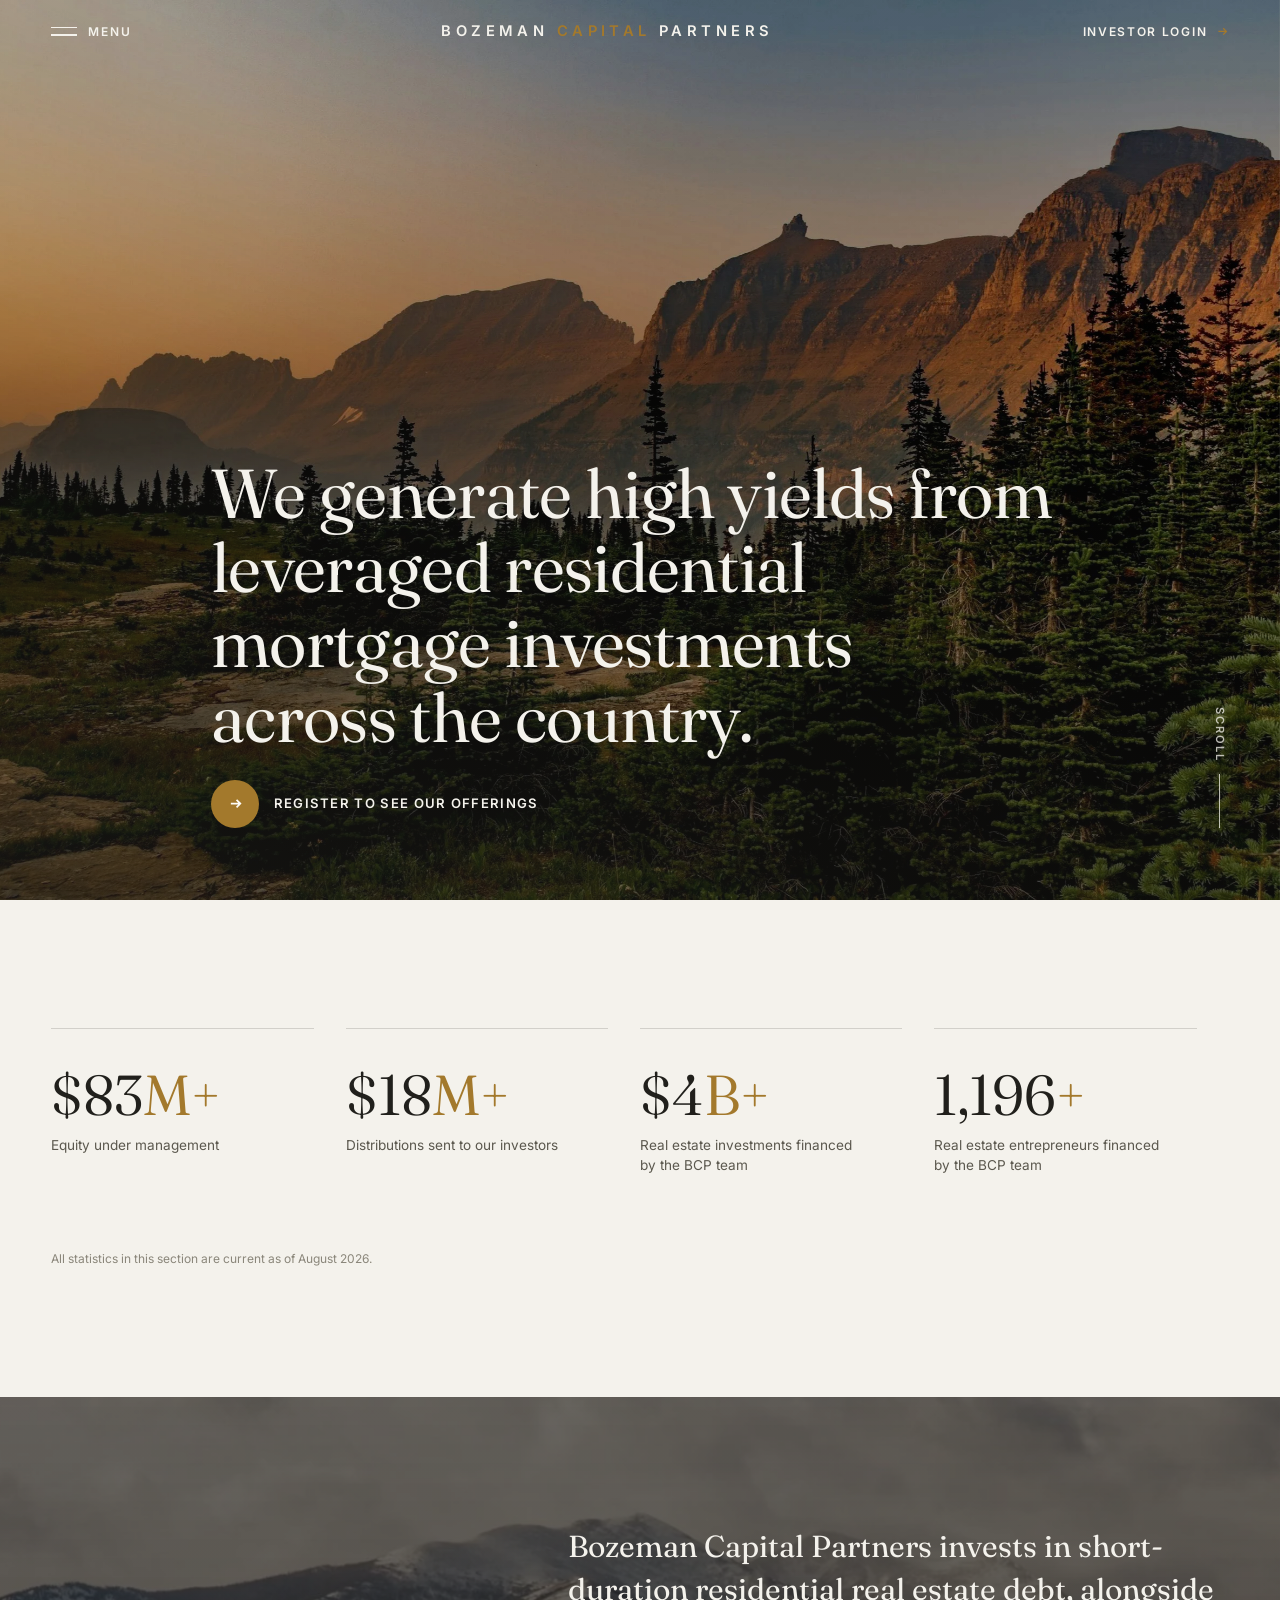
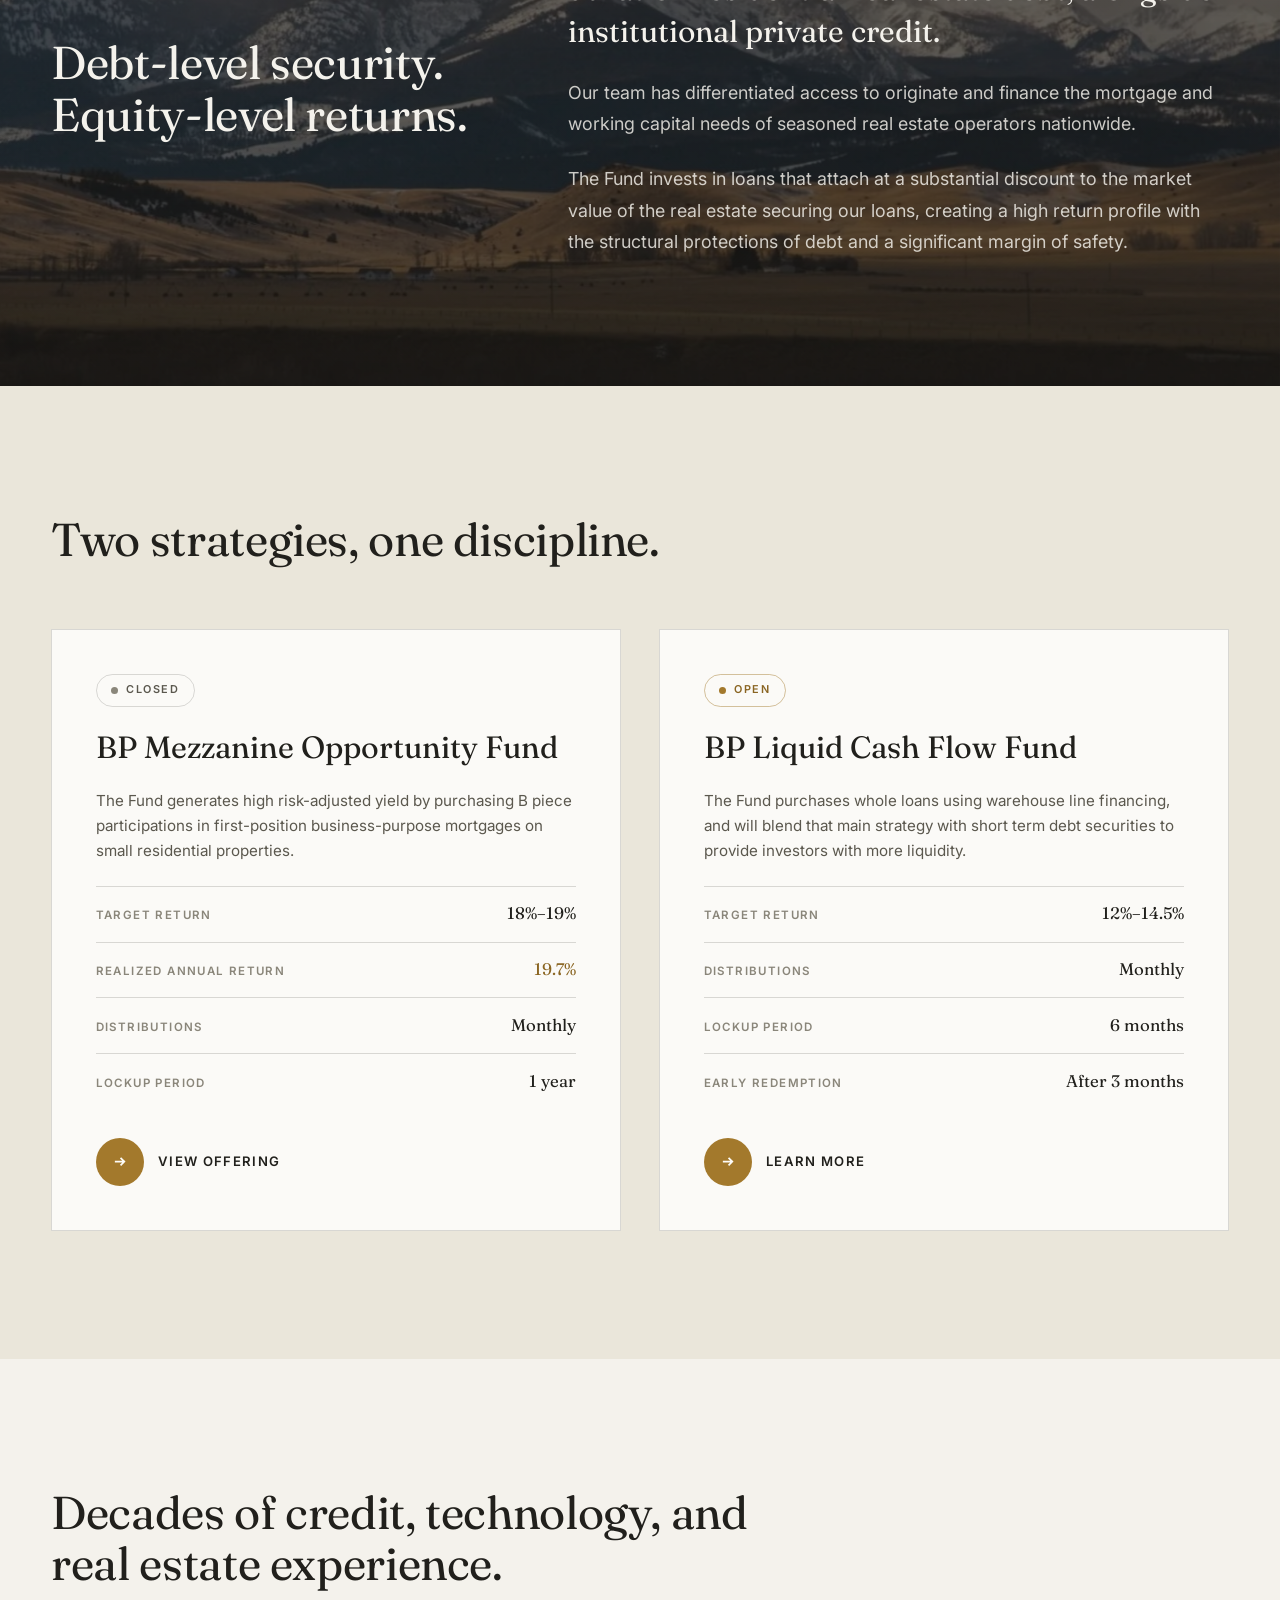
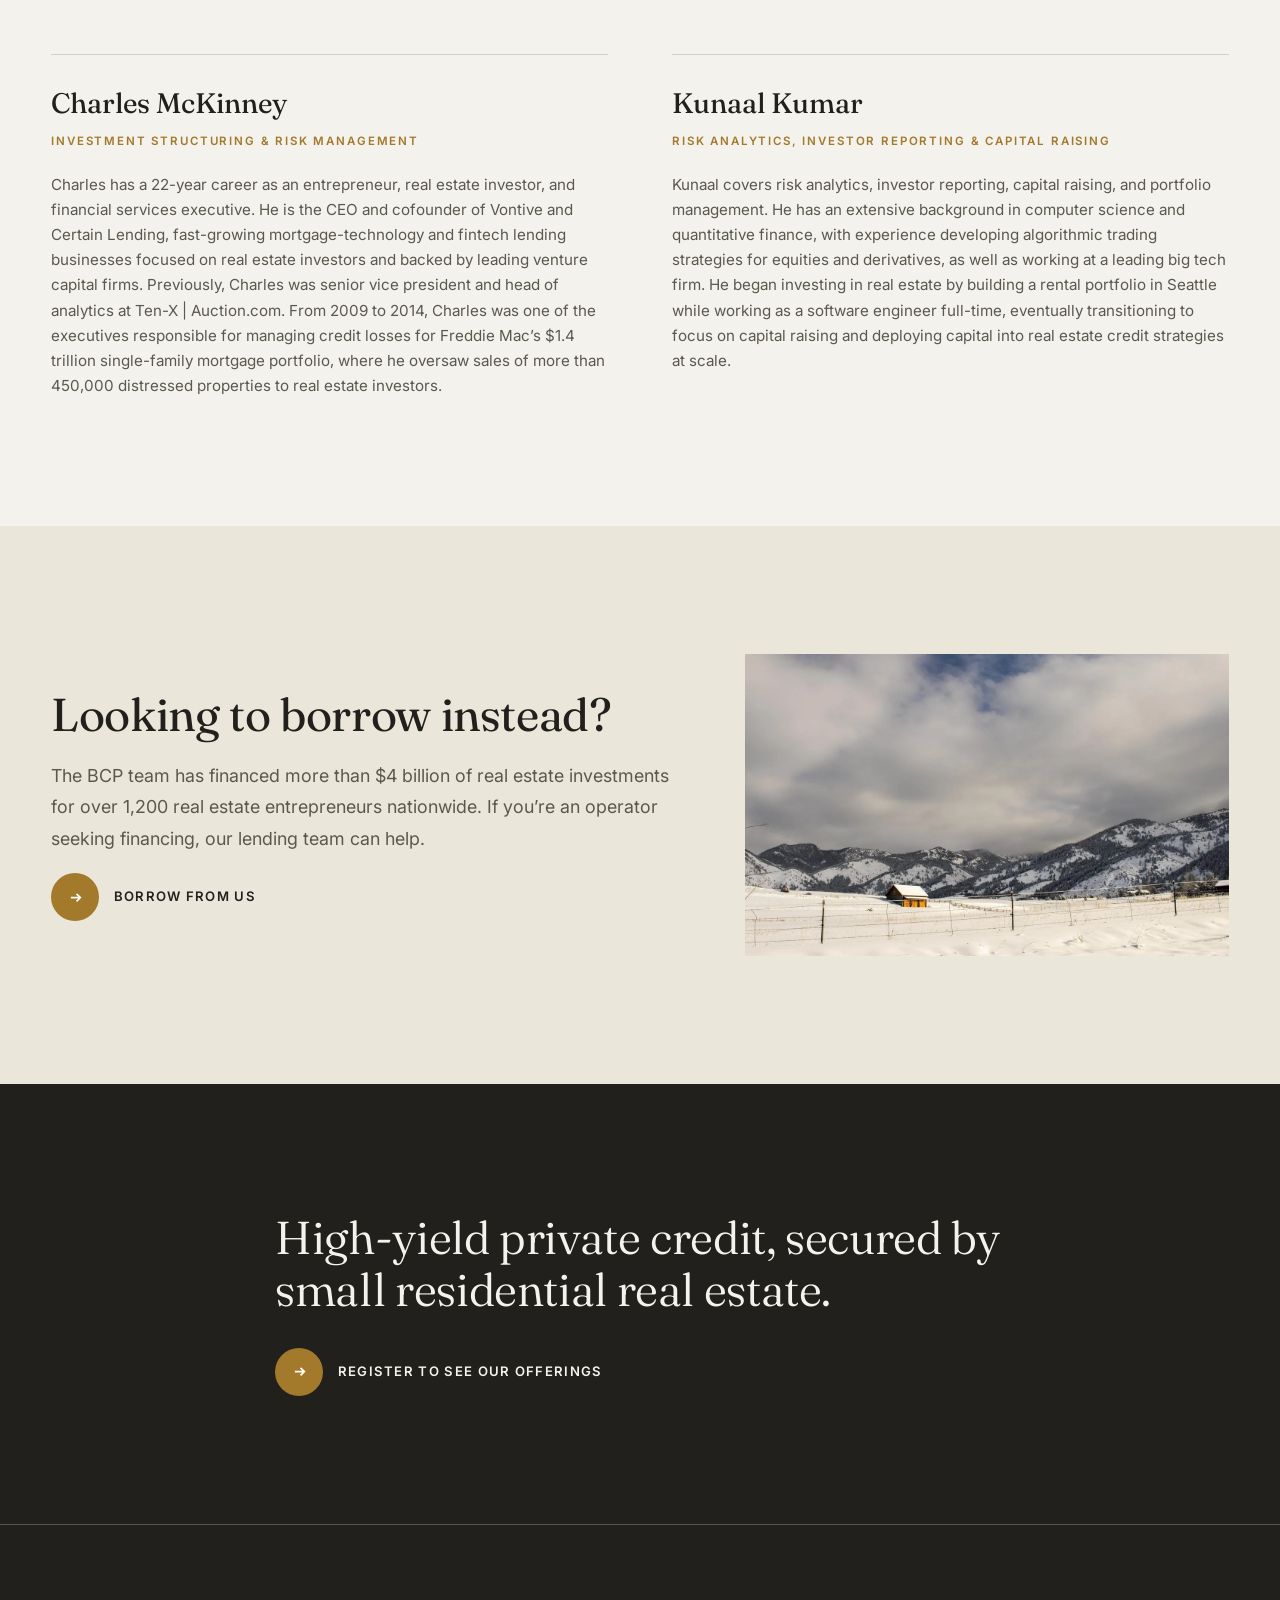
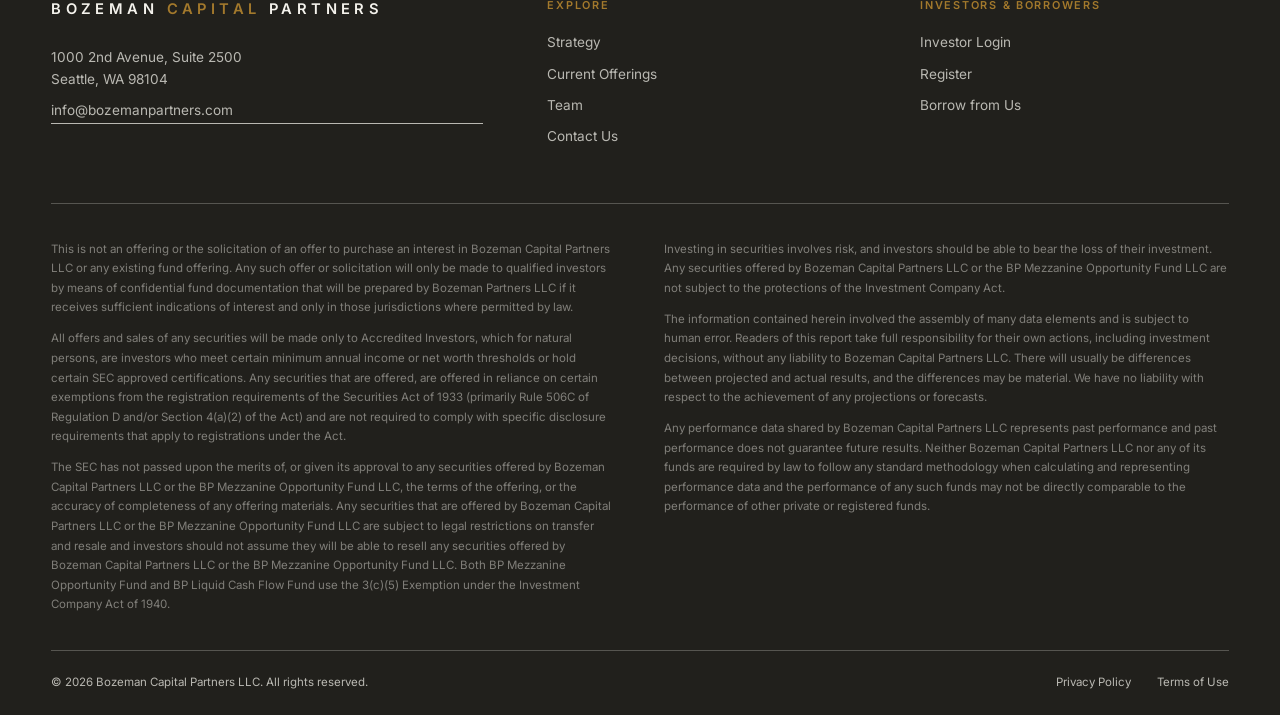
==== commit d83265cd: "Rework strategy section, remove eyebrows/team photos, refine content - Remove all eyebrow/overline l" ====
--- a/index.html
+++ b/index.html
@@ -9,7 +9,7 @@
   <link rel="preconnect" href="https://fonts.googleapis.com">
   <link rel="preconnect" href="https://fonts.gstatic.com" crossorigin>
   <link href="https://fonts.googleapis.com/css2?family=Fraunces:ital,opsz,wght@0,9..144,300..600;1,9..144,300..600&family=Inter:wght@400;500;600&display=swap" rel="stylesheet">
-  <link rel="stylesheet" href="assets/css/style.css">
+  <link rel="stylesheet" href="assets/css/style.css?v=2">
   <noscript><style>.reveal{opacity:1;transform:none}</style></noscript>
 </head>
 <body>
@@ -94,7 +94,10 @@
     </section>
 
     <!-- ======== Strategy ======== -->
-    <section class="section rule-top" id="strategy">
+    <section class="section strategy-band" id="strategy">
+      <div class="strategy-media" aria-hidden="true">
+        <img src="assets/img/field.webp" alt="" loading="lazy">
+      </div>
       <div class="container strategy-grid">
         <div class="sticky-col reveal">
           <h2 class="display-2">Debt-level security. Equity-level returns.</h2>
@@ -106,10 +109,6 @@
         </div>
       </div>
     </section>
-
-    <div class="image-band" aria-hidden="true">
-      <img src="assets/img/field.webp" alt="">
-    </div>
 
     <!-- ======== Offerings ======== -->
     <section class="section offerings" id="offerings">
@@ -164,7 +163,6 @@
         <div class="team-grid">
 
           <article class="person reveal">
-            <figure><img src="assets/img/charles.webp" alt="Portrait of Charles McKinney" loading="lazy"></figure>
             <div>
               <h3 class="person-name">Charles McKinney</h3>
               <p class="person-role">Investment Structuring &amp; Risk Management</p>
@@ -173,7 +171,6 @@
           </article>
 
           <article class="person reveal reveal-delay-1">
-            <figure><img src="assets/img/kunaal.webp" alt="Portrait of Kunaal Kumar" loading="lazy"></figure>
             <div>
               <h3 class="person-name">Kunaal Kumar</h3>
               <p class="person-role">Risk Analytics, Investor Reporting &amp; Capital Raising</p>
@@ -203,7 +200,7 @@
     <!-- ======== Closing CTA ======== -->
     <section class="section cta-band" id="invest">
       <div class="container cta-inner">
-        <h2 class="display-2 reveal">High-yield private credit, secured by residential real estate.</h2>
+        <h2 class="display-2 reveal">High-yield private credit, secured by small residential real estate.</h2>
         <a class="btn-circle reveal" href="https://bozemanpartners.investnext.com/" target="_blank" rel="noopener">
           <span class="disc"><svg viewBox="0 0 16 16" fill="none" stroke-width="1.8" aria-hidden="true"><path d="M3 8h10M9 4l4 4-4 4"/></svg></span>
           Register to see our offerings
@@ -254,6 +251,6 @@
     </div>
   </footer>
 
-  <script src="assets/js/main.js"></script>
+  <script src="assets/js/main.js?v=2"></script>
 </body>
 </html>
--- a/assets/css/style.css
+++ b/assets/css/style.css
@@ -609,11 +609,44 @@
   .strategy-grid .sticky-col { position: static; }
 }
 
-/* full-bleed banded image */
-.image-band {
+/* the strategy section sits on the darkened mountain photograph,
+   which drifts slowly against the scroll (JS parallax) */
+.strategy-band {
   position: relative;
-  height: clamp(20rem, 55vh, 34rem);
+  isolation: isolate;
   overflow: hidden;
+  color: var(--cream);
+}
+
+.strategy-media {
+  position: absolute;
+  inset: 0;
+  z-index: -2;
+}
+
+.strategy-media img {
+  position: relative;
+  top: -25%;
+  width: 100%;
+  height: 150%;
+  object-fit: cover;
+  will-change: transform;
+}
+
+.strategy-band::after {
+  content: "";
+  position: absolute;
+  inset: 0;
+  z-index: -1;
+  background: linear-gradient(rgba(28, 27, 24, 0.66), rgba(28, 27, 24, 0.78));
+}
+
+.strategy-band .lead-line {
+  color: var(--cream);
+}
+
+.strategy-band .lede {
+  color: rgba(244, 242, 236, 0.82);
 }
 
 .image-band img {
@@ -748,21 +781,9 @@
   align-content: start;
 }
 
-.person figure {
-  overflow: hidden;
-  aspect-ratio: 4 / 4.6;
-}
-
-.person img {
-  width: 100%;
-  height: 100%;
-  object-fit: cover;
-  filter: saturate(0.88);
-  transition: transform 0.8s var(--ease-out);
-}
-
-.person:hover img {
-  transform: scale(1.035);
+.person {
+  padding-top: 1.6rem;
+  border-top: 1px solid var(--hairline);
 }
 
 .person .person-name {
@@ -1089,7 +1110,6 @@
   .hero-media img { animation: none; transform: none; }
   .hero { width: 100%; border-radius: 0; transition: none; }
   .hero-scroll-hint::after { animation: none; }
-  .image-band img { height: 100%; top: 0; transform: none !important; }
 }
 
 /* skip link */
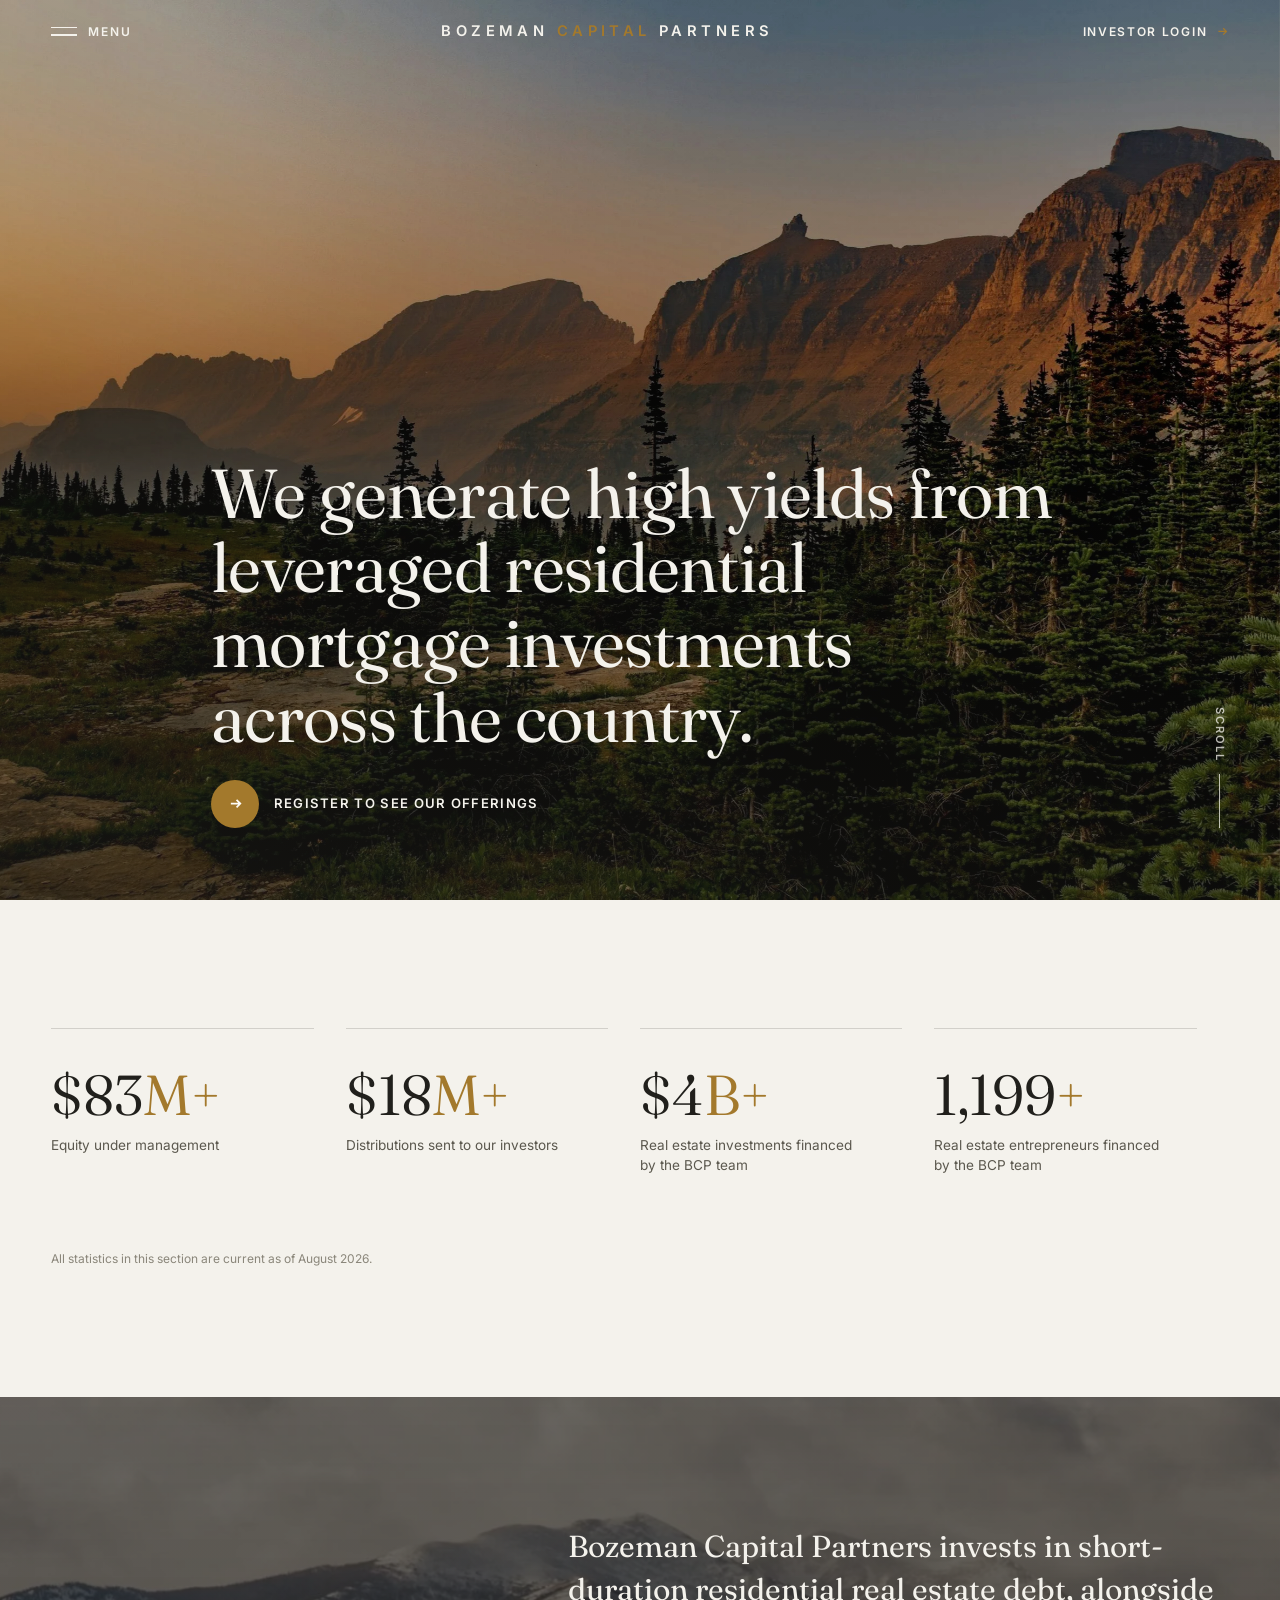
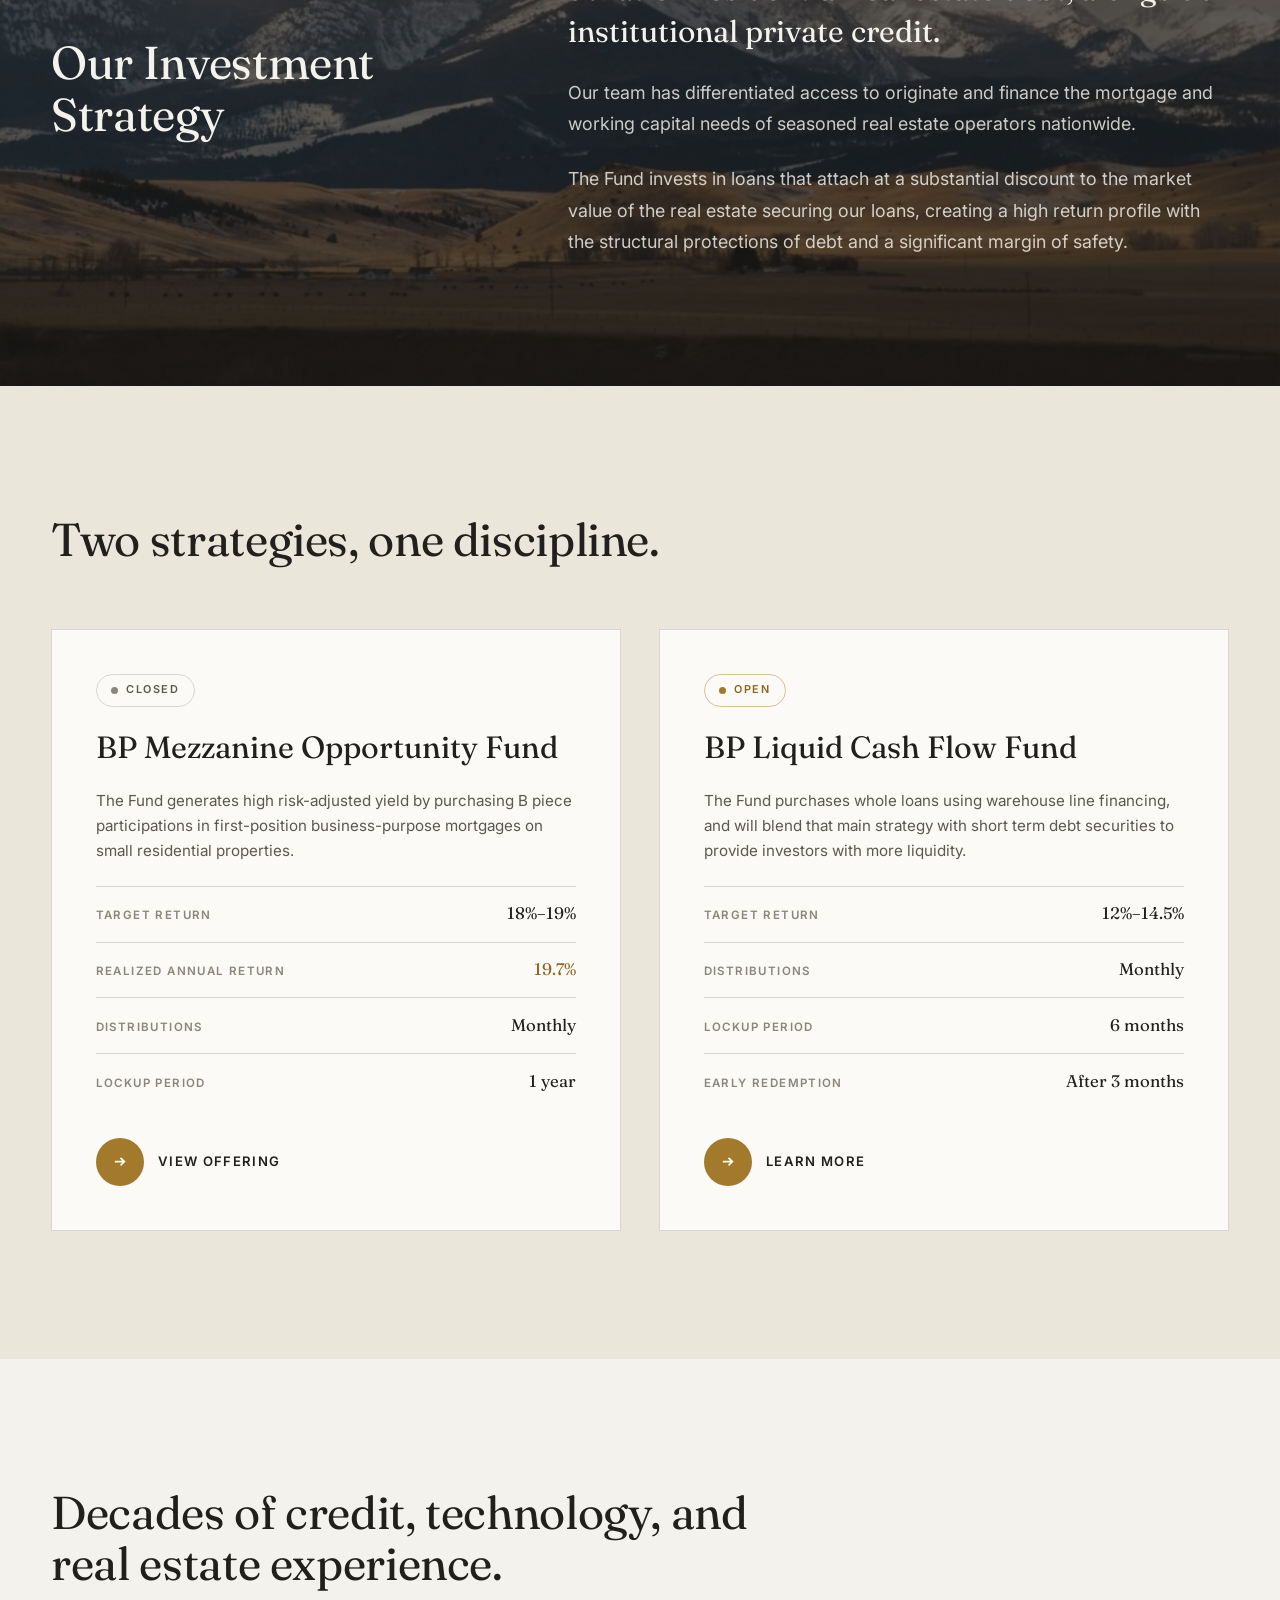
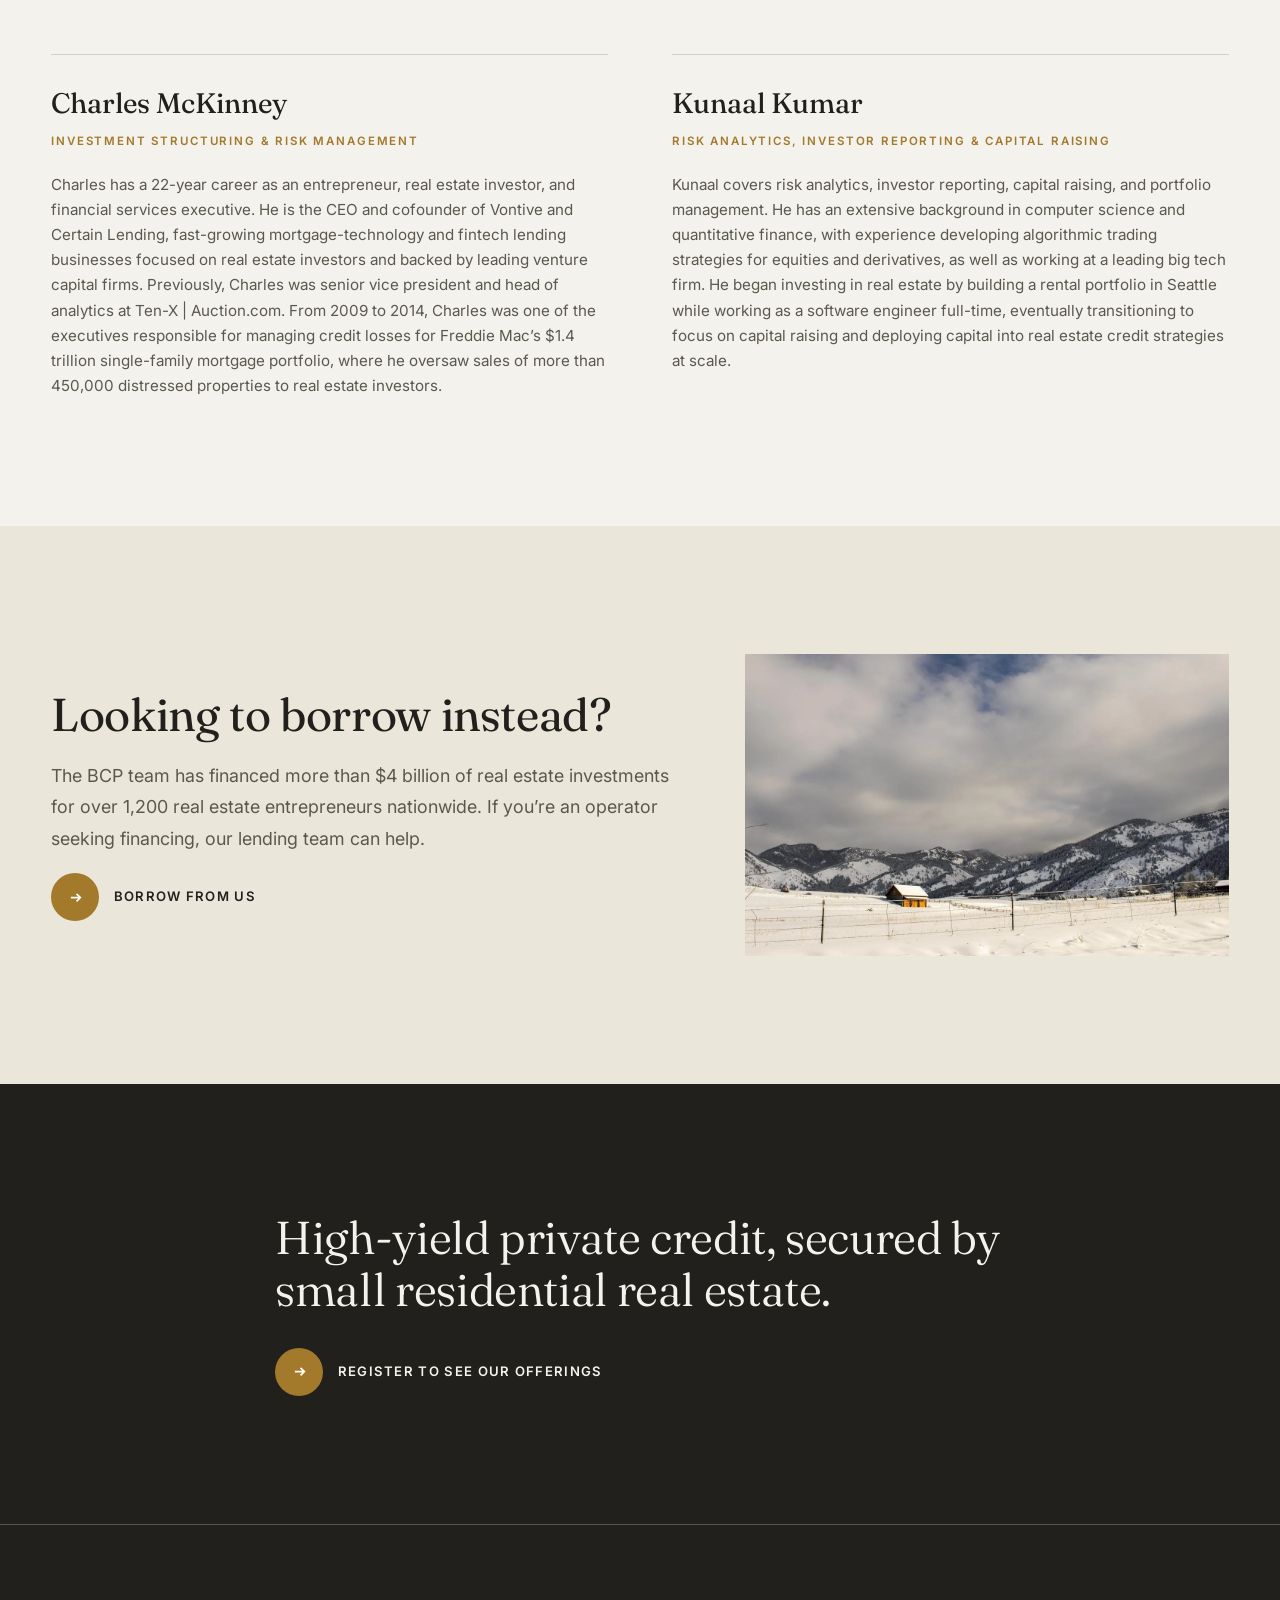
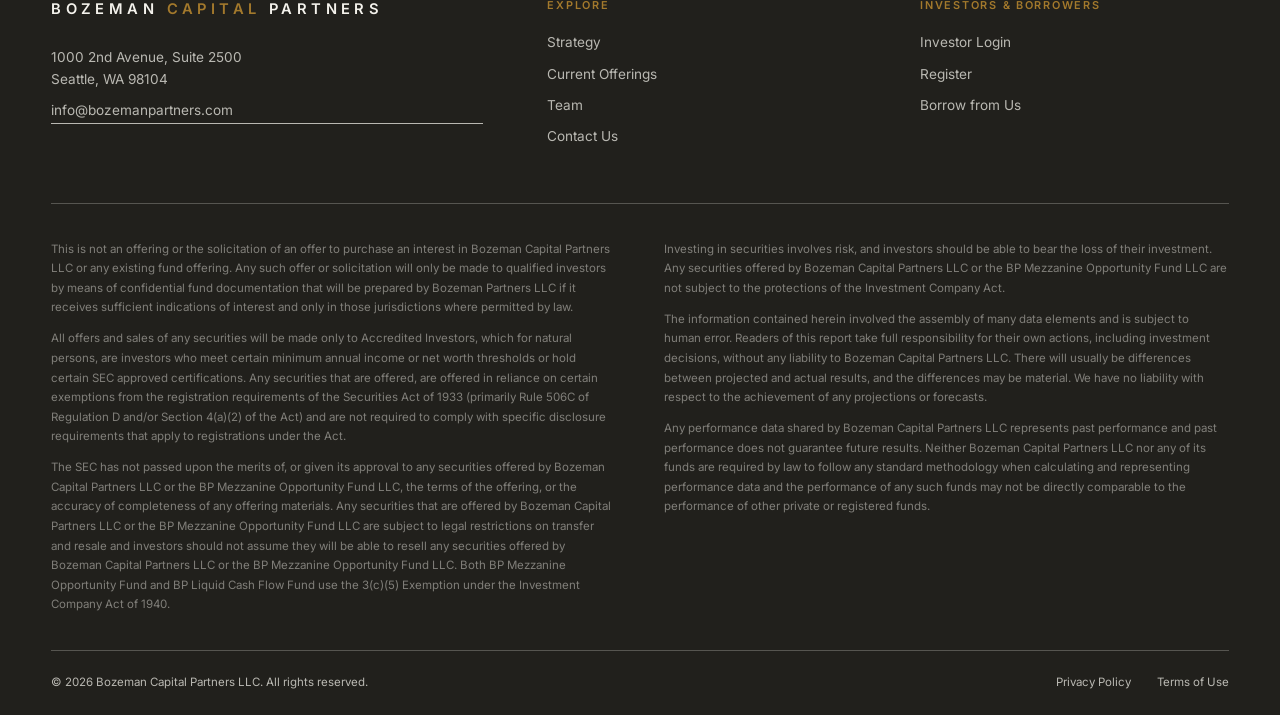
==== commit 0dd71ef8: "Rename strategy heading to "Our Investment Strategy" Co-Authored-By: Claude Opus 5.5 <noreply@anthro" ====
--- a/index.html
+++ b/index.html
@@ -100,7 +100,7 @@
       </div>
       <div class="container strategy-grid">
         <div class="sticky-col reveal">
-          <h2 class="display-2">Debt-level security. Equity-level returns.</h2>
+          <h2 class="display-2">Our Investment Strategy</h2>
         </div>
         <div class="strategy-copy">
           <p class="lead-line reveal">Bozeman Capital Partners invests in short-duration residential real estate debt, alongside institutional private credit.</p>
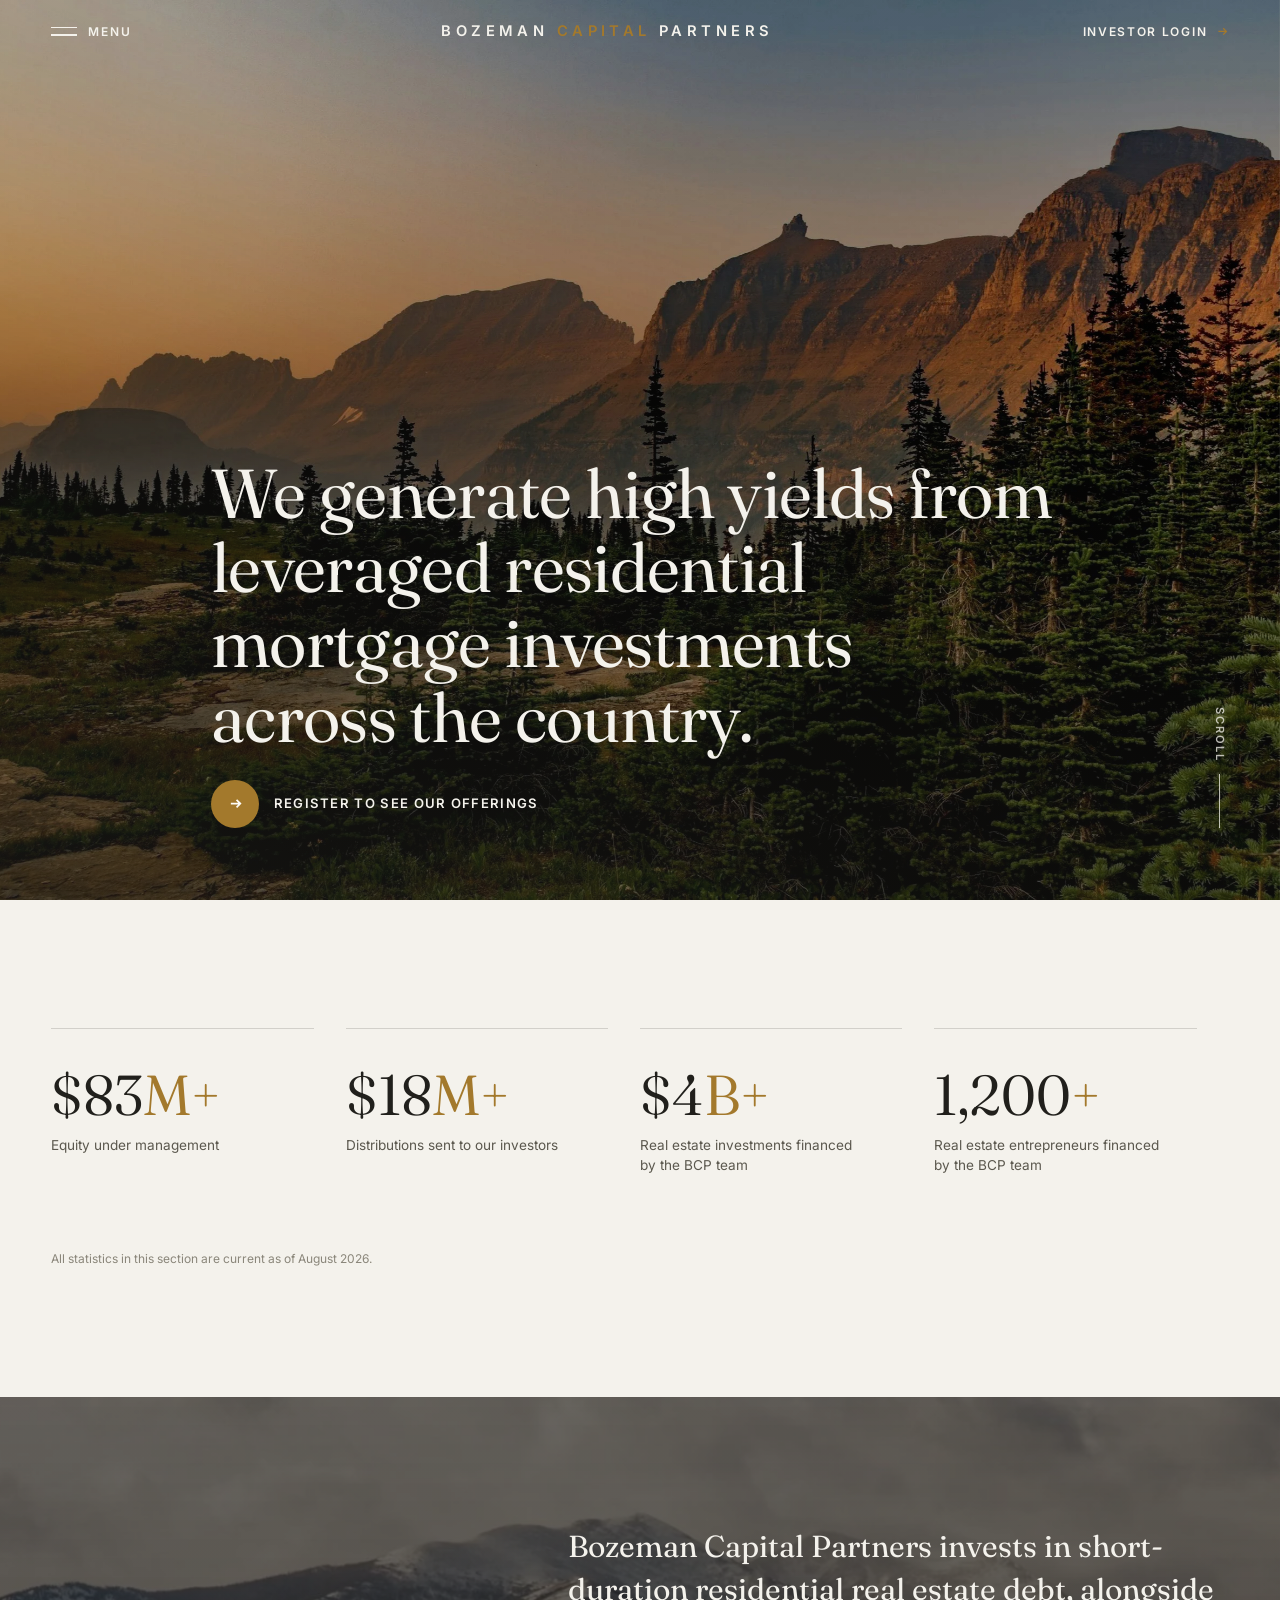
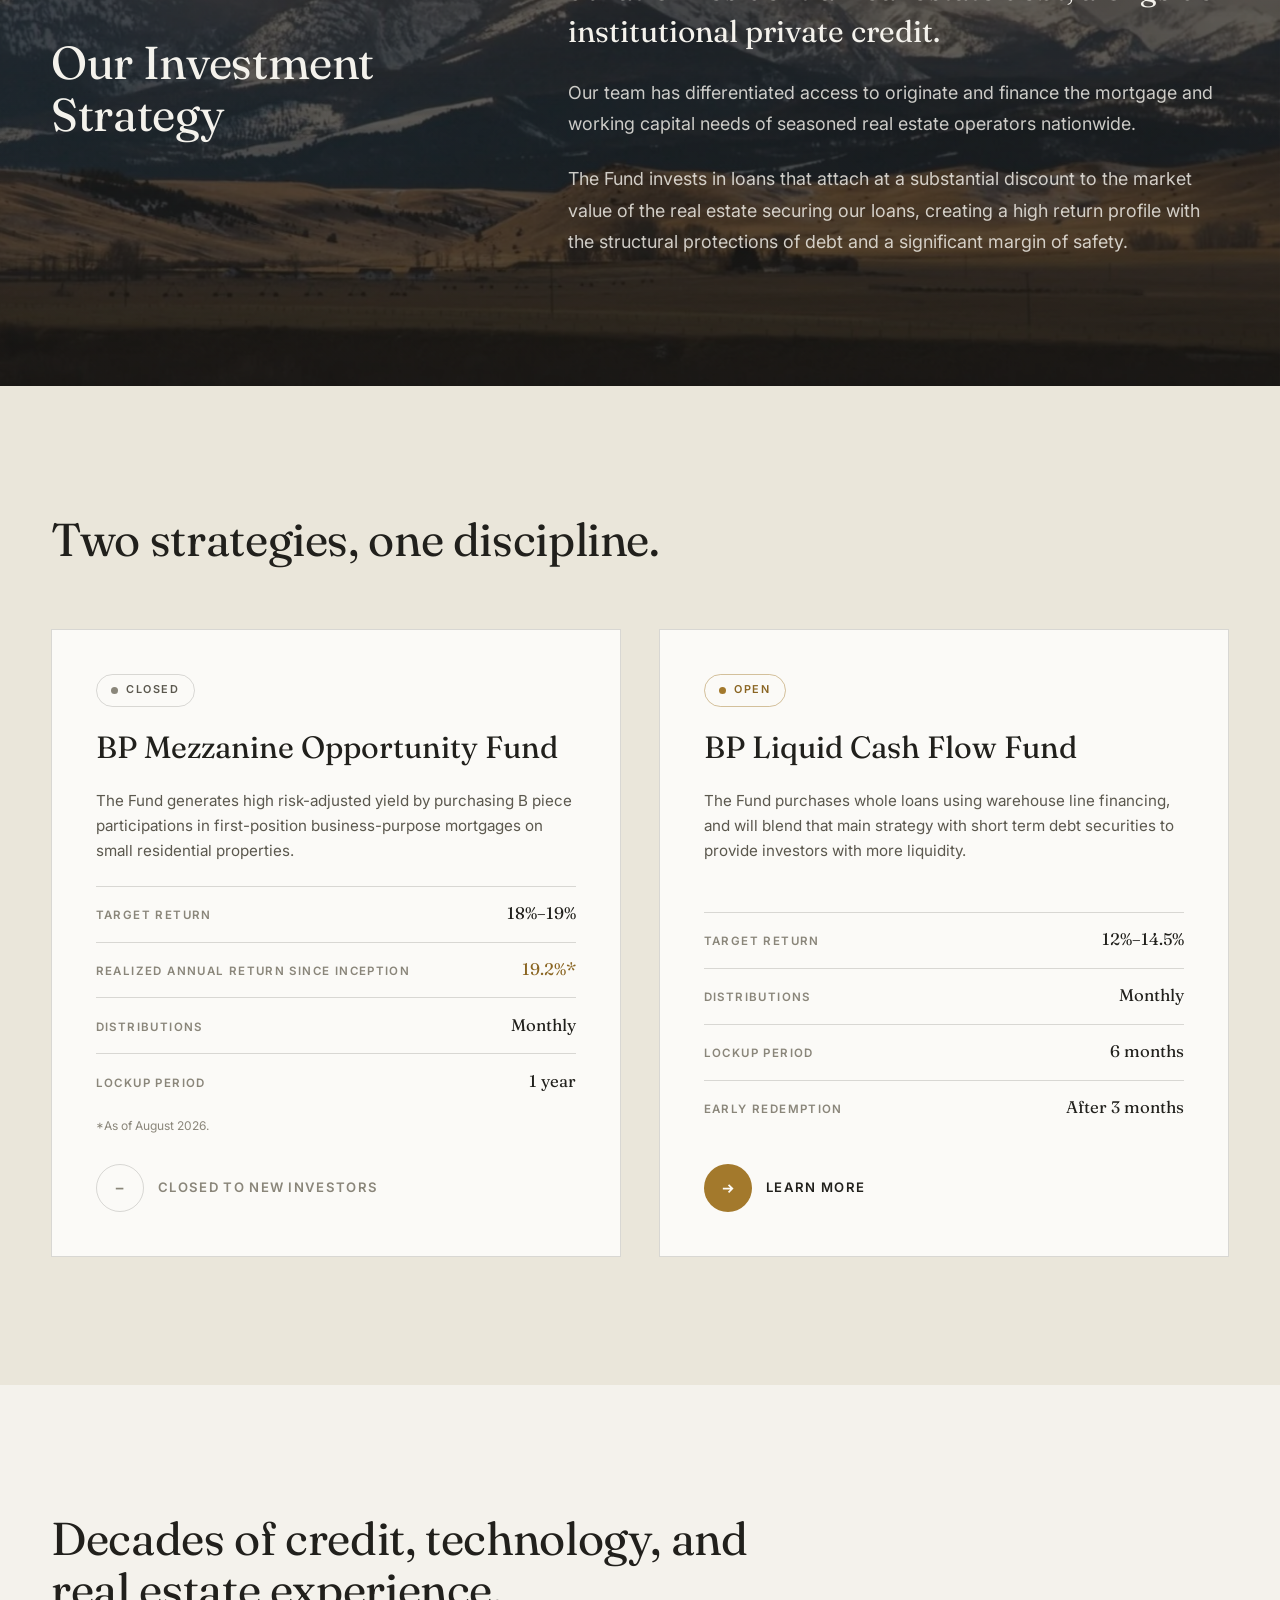
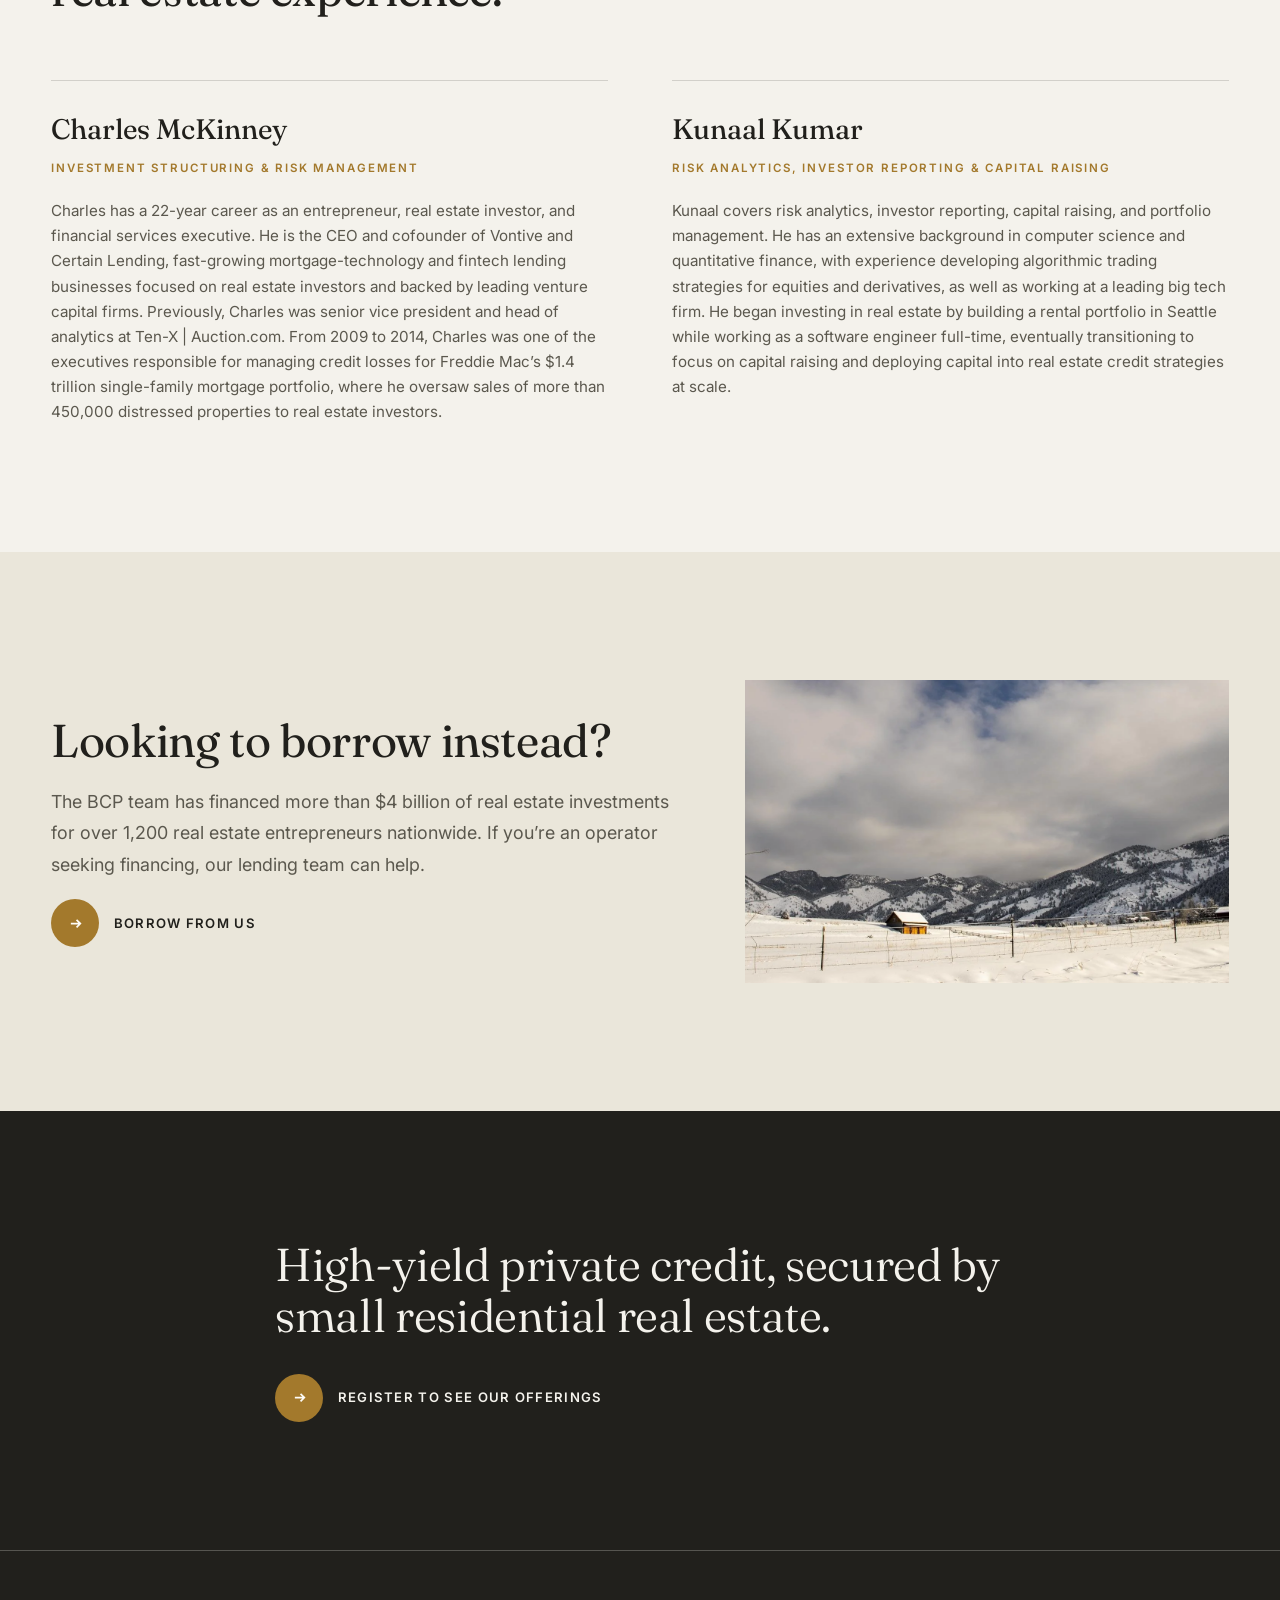
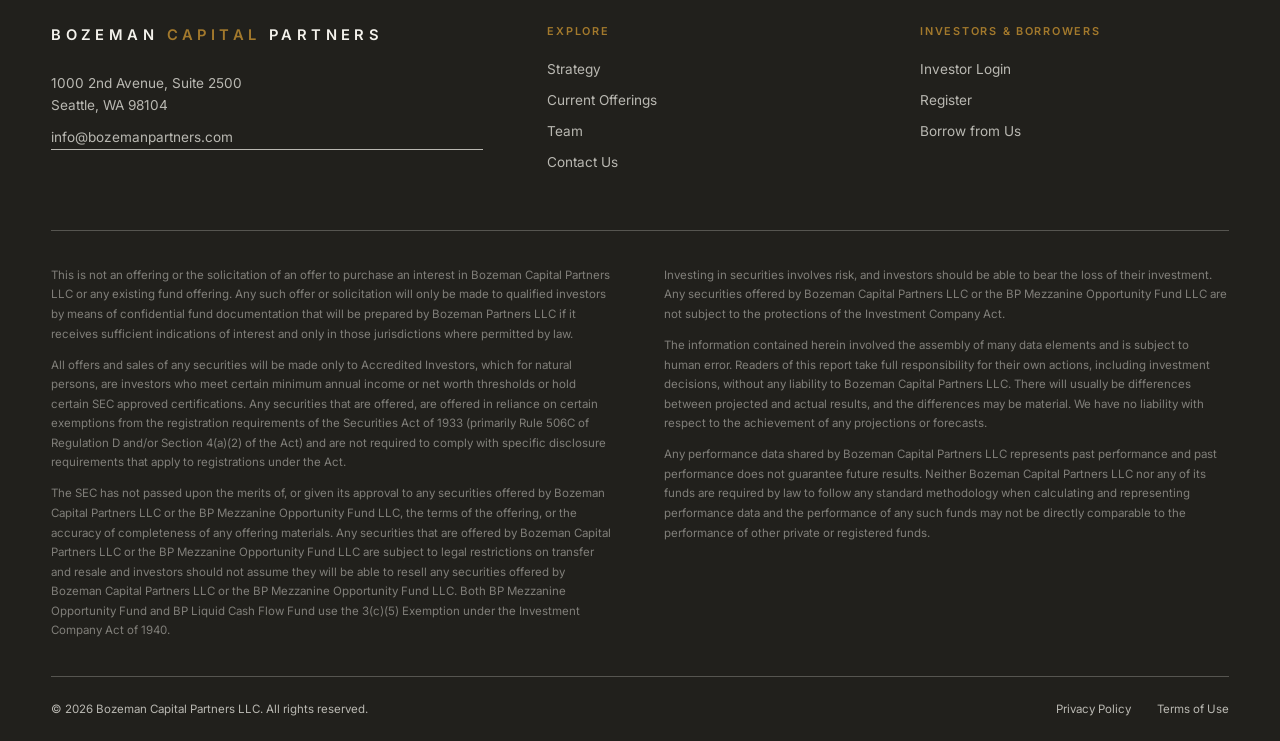
==== commit f9d96537: "Mark Mezzanine Fund as closed and update realized return Replace the Mezzanine Fund's offering link " ====
--- a/index.html
+++ b/index.html
@@ -124,14 +124,15 @@
             <p class="fund-desc">The Fund generates high risk-adjusted yield by purchasing B piece participations in first-position business-purpose mortgages on small residential properties.</p>
             <dl class="fund-terms">
               <div><dt>Target Return</dt><dd>18%&ndash;19%</dd></div>
-              <div><dt>Realized Annual Return</dt><dd><span class="highlight">19.7%</span></dd></div>
+              <div><dt>Realized Annual Return Since Inception</dt><dd><span class="highlight">19.2%*</span></dd></div>
               <div><dt>Distributions</dt><dd>Monthly</dd></div>
               <div><dt>Lockup Period</dt><dd>1 year</dd></div>
             </dl>
-            <a class="btn-circle" href="https://bozemanpartners.investnext.com/portal/offerings/1226/" target="_blank" rel="noopener">
-              <span class="disc"><svg viewBox="0 0 16 16" fill="none" stroke-width="1.8" aria-hidden="true"><path d="M3 8h10M9 4l4 4-4 4"/></svg></span>
-              View offering
-            </a>
+            <p class="fund-note">*As of August 2026.</p>
+            <span class="btn-circle is-closed">
+              <span class="disc"><svg viewBox="0 0 16 16" fill="none" stroke-width="1.8" aria-hidden="true"><path d="M4 8h8"/></svg></span>
+              Closed to new investors
+            </span>
           </article>
 
           <article class="fund-card reveal reveal-delay-1">
--- a/assets/css/style.css
+++ b/assets/css/style.css
@@ -155,6 +155,26 @@
 
 .btn-circle:hover .disc svg {
   transform: translateX(3px);
+}
+
+.btn-circle.is-closed {
+  color: var(--ink-faint);
+  cursor: default;
+}
+
+.btn-circle.is-closed .disc {
+  background: transparent;
+  border: 1px solid var(--hairline);
+}
+
+.btn-circle.is-closed .disc svg {
+  stroke: var(--ink-faint);
+}
+
+.btn-circle.is-closed:hover .disc,
+.btn-circle.is-closed:hover .disc svg {
+  background: transparent;
+  transform: none;
 }
 
 /* solid pill button (forms) */
@@ -757,6 +777,12 @@
   color: var(--gold-deep);
 }
 
+.fund-note {
+  margin-top: -1rem;
+  font-size: 0.75rem;
+  color: var(--ink-faint);
+}
+
 .fund-card .btn-circle {
   margin-top: 0.4rem;
 }
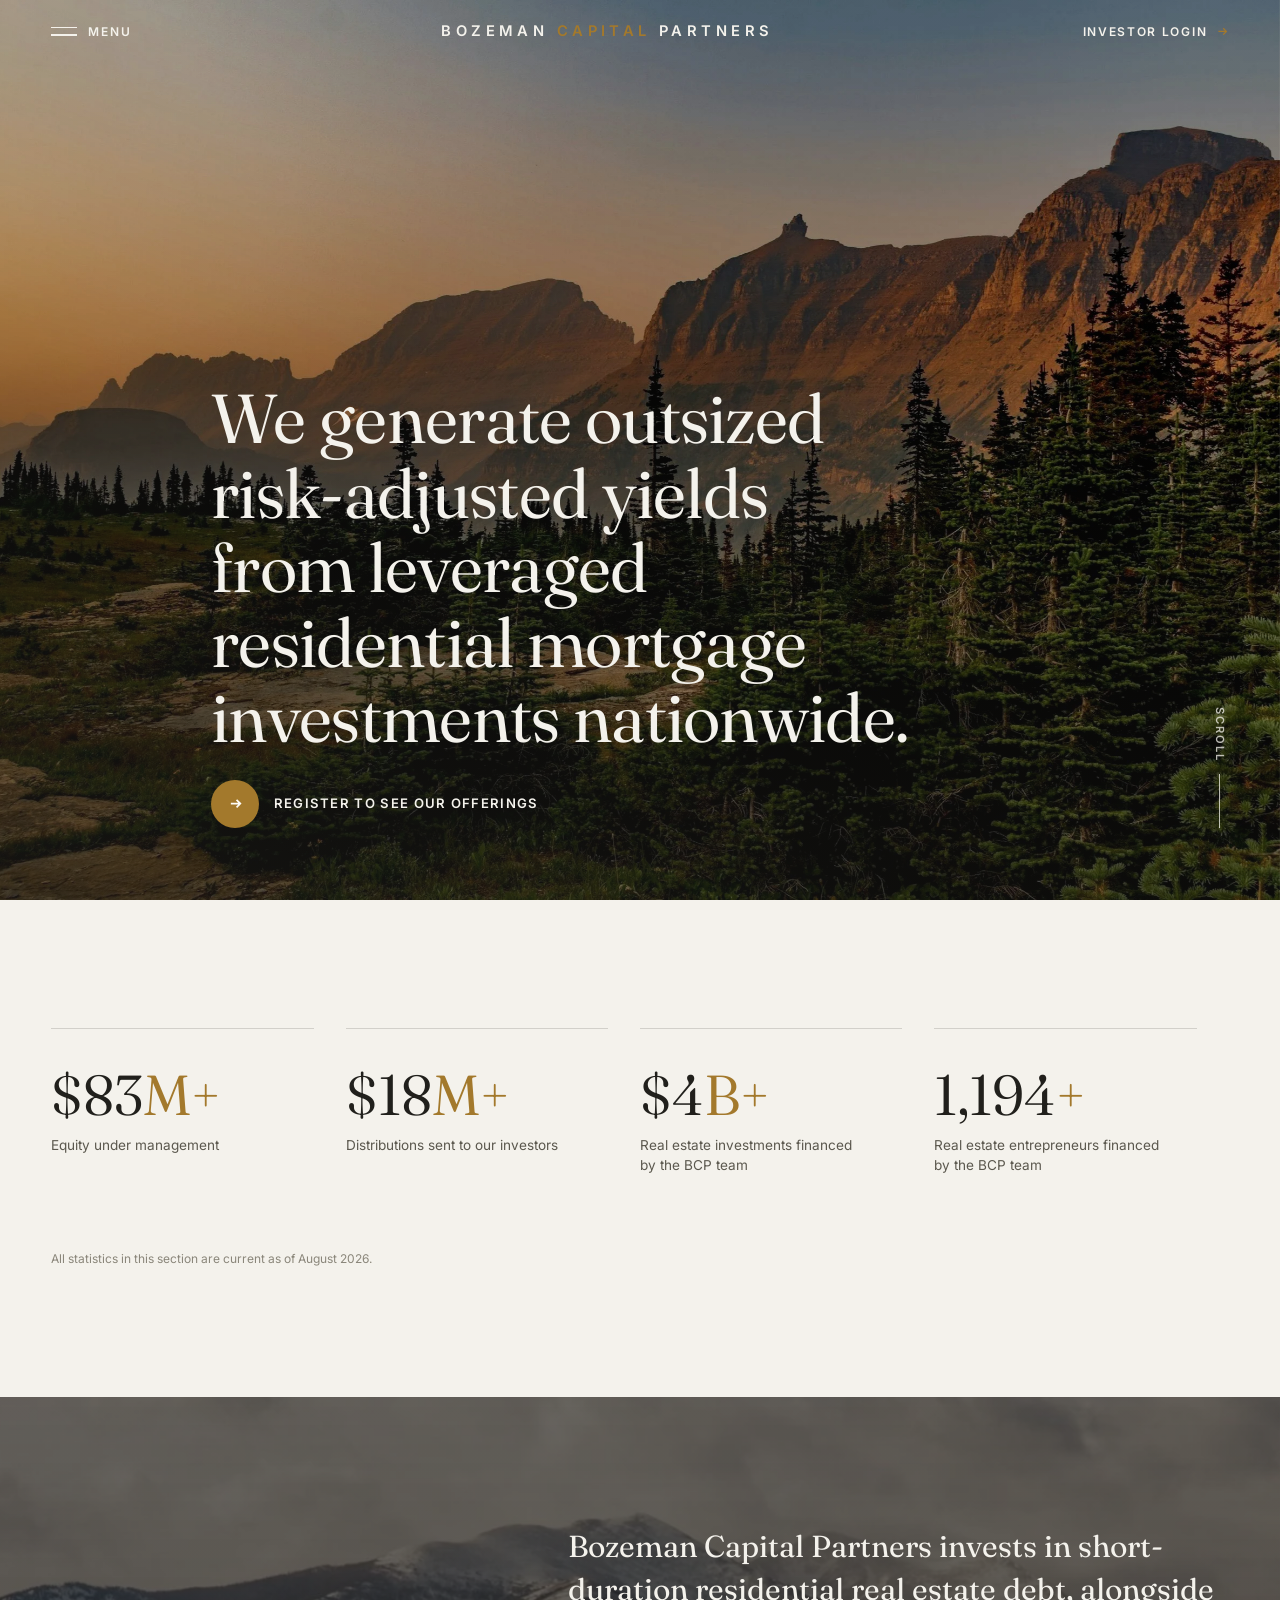
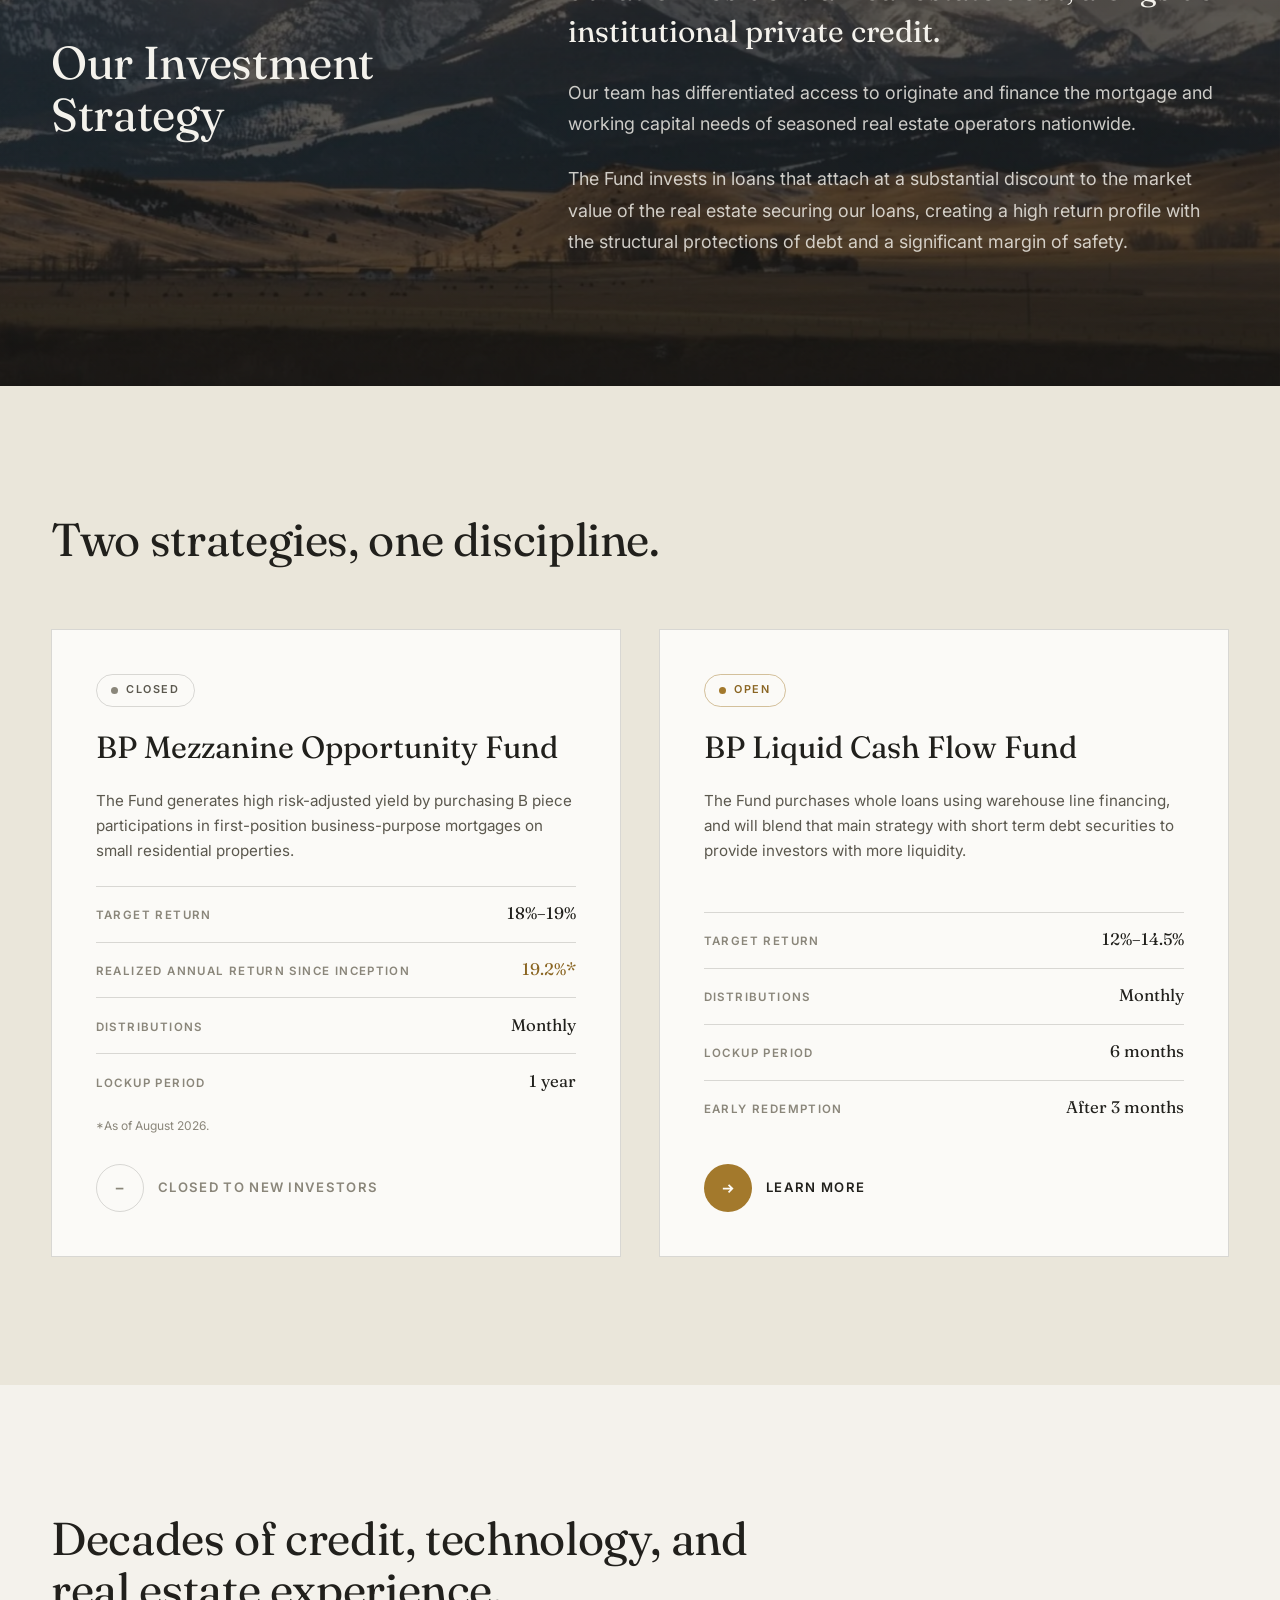
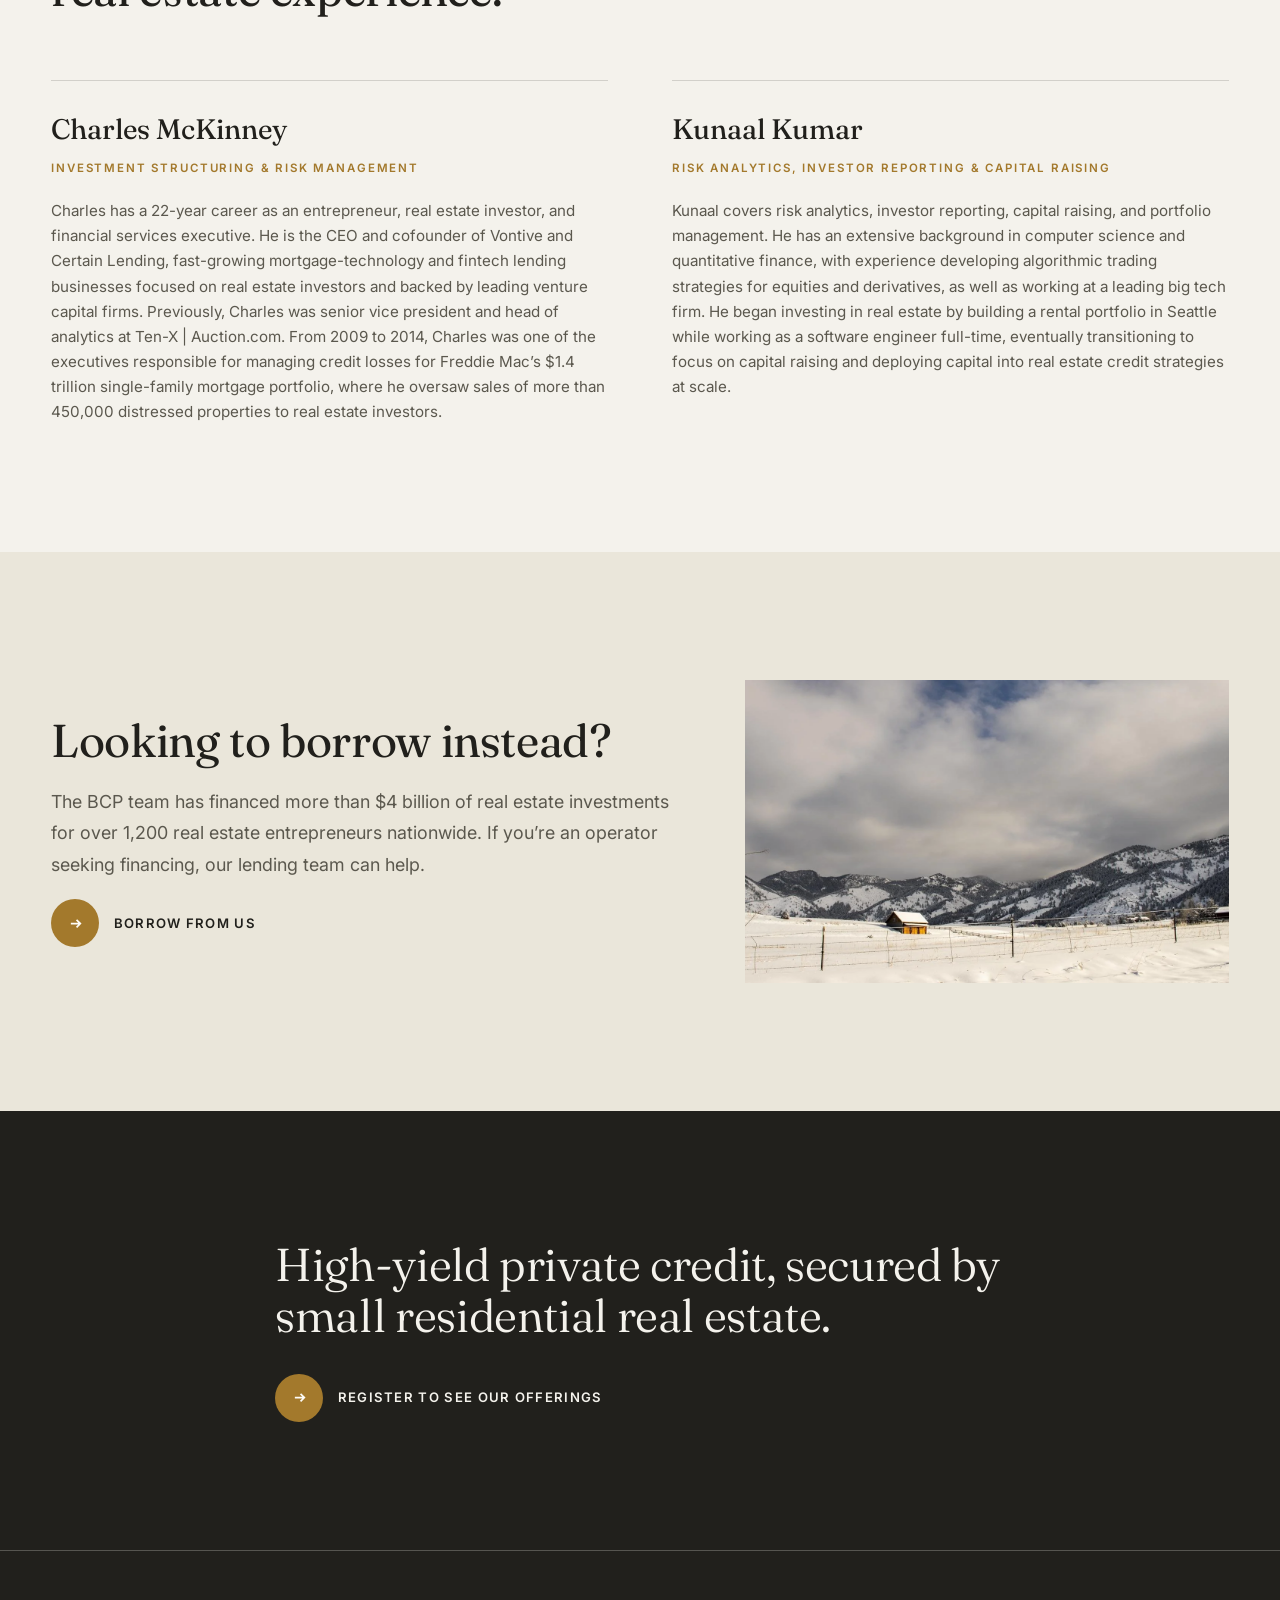
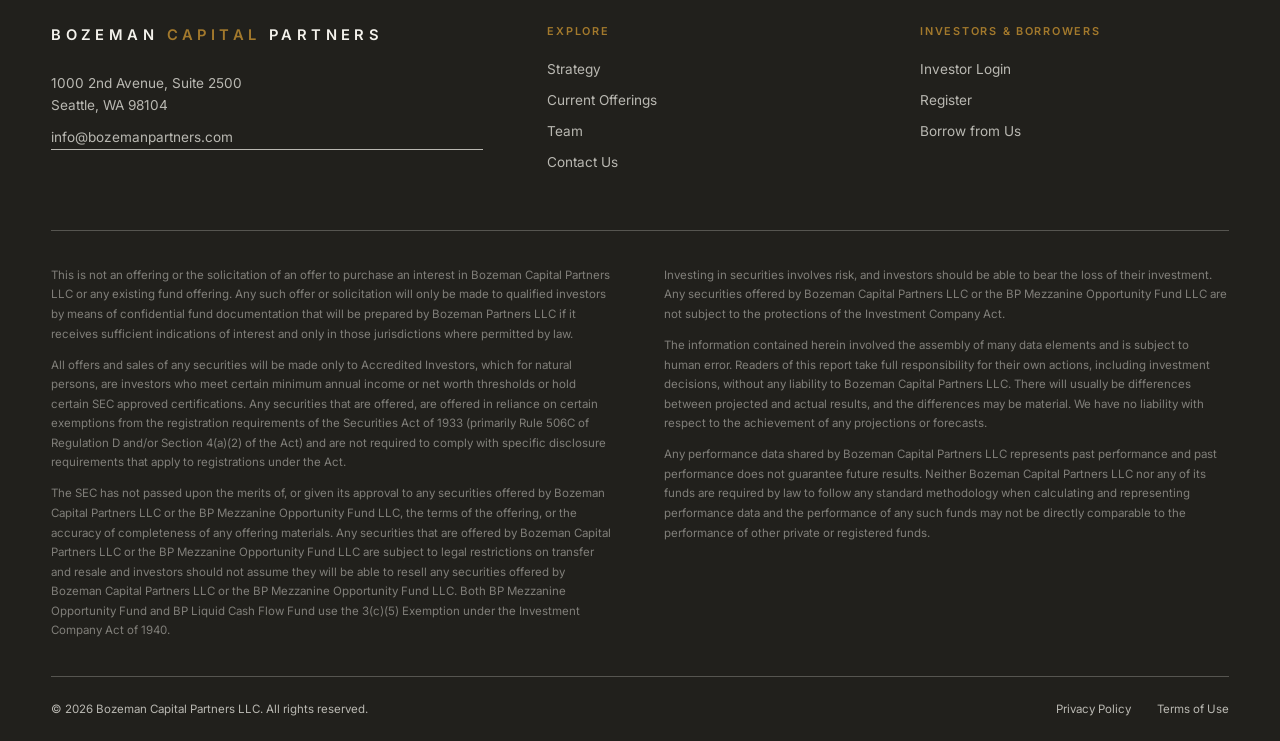
==== commit 334c389b: "Rewrite hero headline around risk-adjusted yields Change the hero and meta description to "We genera" ====
--- a/index.html
+++ b/index.html
@@ -4,7 +4,7 @@
   <meta charset="UTF-8">
   <meta name="viewport" content="width=device-width, initial-scale=1.0">
   <title>Bozeman Capital Partners — Private Real Estate Credit</title>
-  <meta name="description" content="Bozeman Capital Partners generates high yields from leveraged residential mortgage investments across the country. Short-duration residential real estate debt alongside institutional private credit.">
+  <meta name="description" content="Bozeman Capital Partners generates outsized risk-adjusted yields from leveraged residential mortgage investments nationwide. Short-duration residential real estate debt alongside institutional private credit.">
   <link rel="icon" type="image/png" href="assets/img/favicon.png">
   <link rel="preconnect" href="https://fonts.googleapis.com">
   <link rel="preconnect" href="https://fonts.gstatic.com" crossorigin>
@@ -59,7 +59,7 @@
         <img src="assets/img/hero-mountain.webp" alt="Mountain range at dusk" fetchpriority="high">
       </div>
       <div class="container hero-content">
-        <h1 class="display-1 reveal is-visible reveal-delay-1">We generate high yields from leveraged residential mortgage investments across&nbsp;the&nbsp;country.</h1>
+        <h1 class="display-1 reveal is-visible reveal-delay-1">We generate outsized <span class="nowrap">risk-adjusted</span> yields from leveraged residential mortgage investments nationwide.</h1>
         <a class="btn-circle reveal is-visible reveal-delay-2" href="https://bozemanpartners.investnext.com/" target="_blank" rel="noopener">
           <span class="disc"><svg viewBox="0 0 16 16" fill="none" stroke-width="1.8" aria-hidden="true"><path d="M3 8h10M9 4l4 4-4 4"/></svg></span>
           Register to see our offerings
--- a/assets/css/style.css
+++ b/assets/css/style.css
@@ -69,6 +69,11 @@
   font-size: clamp(2.4rem, 5.4vw, 4.6rem);
   line-height: 1.08;
   letter-spacing: -0.01em;
+  text-wrap: balance;
+}
+
+.nowrap {
+  white-space: nowrap;
 }
 
 .display-2 {
